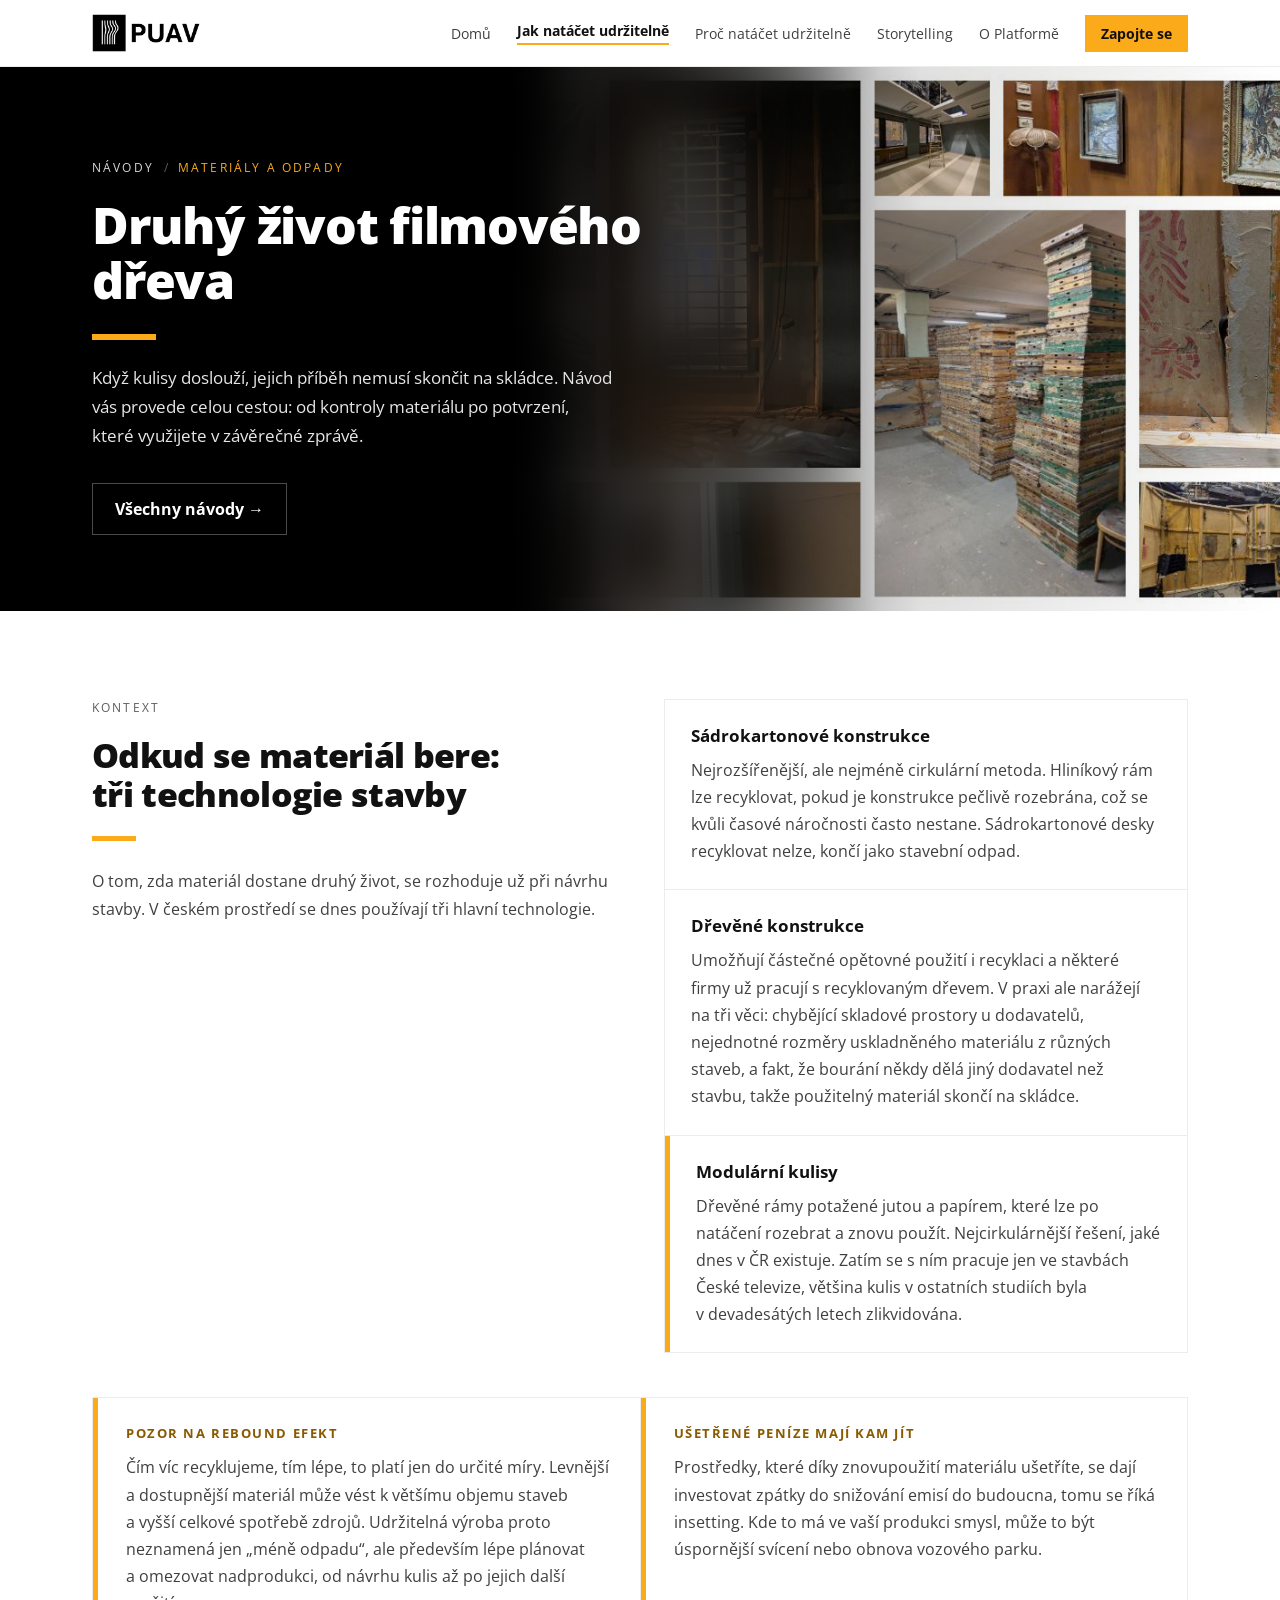
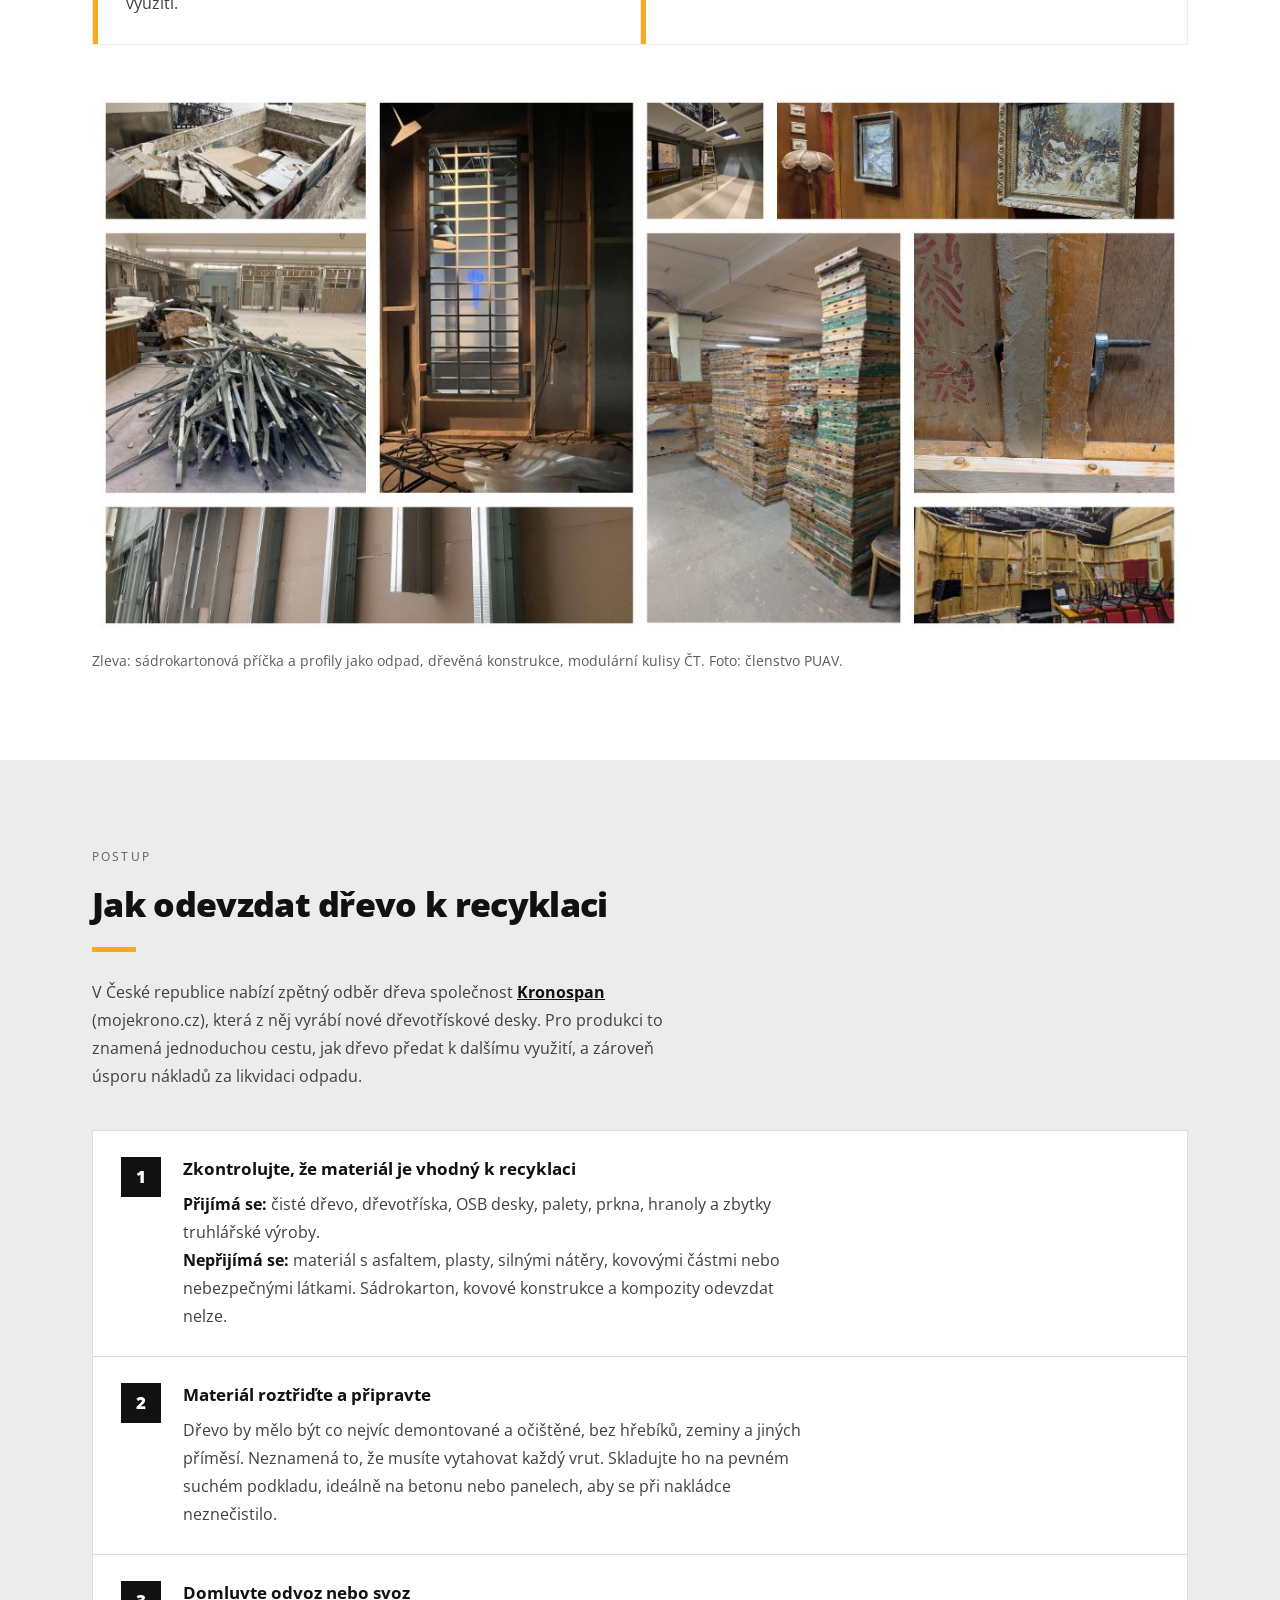
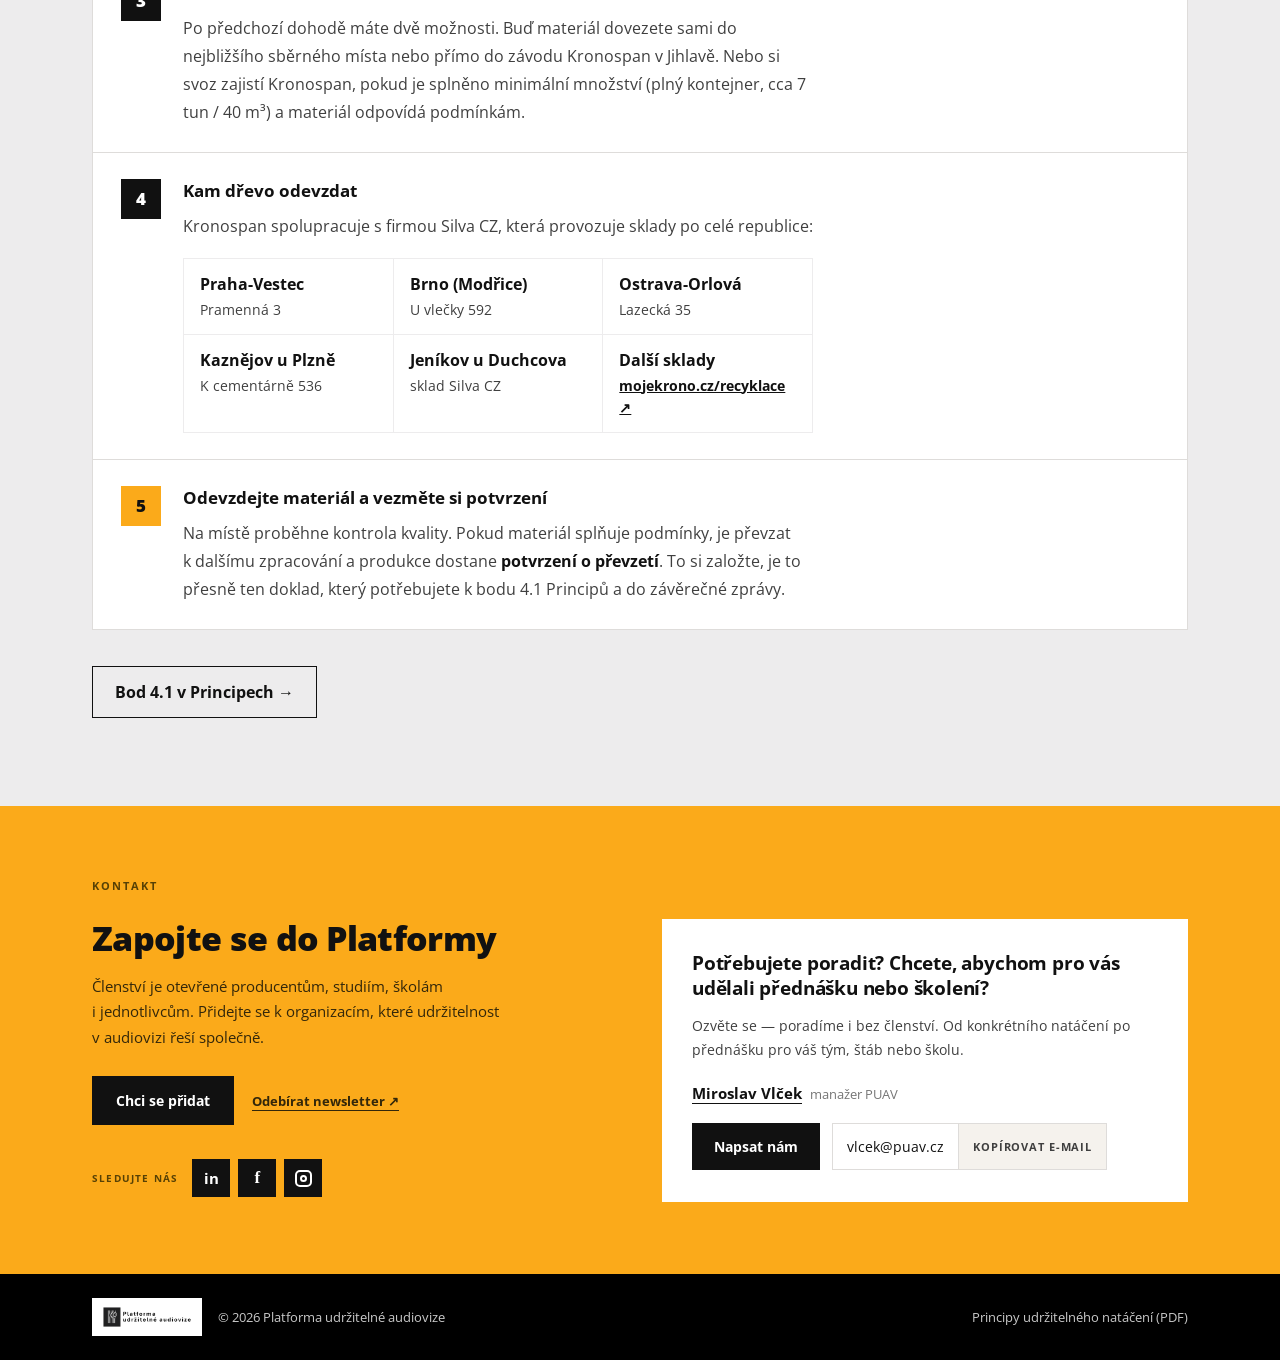
==== docs/druhy-zivot-filmoveho-dreva/index.html @ ecd84ac9 "Finální úpravy: sekce o manažerovi, obrázky k aktualitám, sociální sítě, skrytá galerie - O Platform" ====
<!DOCTYPE html>
<html lang="cs">
<head>
<meta charset="utf-8">
<meta name="viewport" content="width=device-width, initial-scale=1">
<title>Druhý život filmového dřeva - návod na recyklaci kulis | PUAV</title>
<meta name="description" content="Když kulisy doslouží, jejich příběh nemusí skončit na skládce. Návod od kontroly materiálu po potvrzení využitelné v závěrečné zprávě.">
<link rel="canonical" href="https://puav.cz/druhy-zivot-filmoveho-dreva/">
<meta property="og:type" content="website">
<meta property="og:site_name" content="PUAV – Platforma udržitelné audiovize">
<meta property="og:locale" content="cs_CZ">
<meta property="og:title" content="Druhý život filmového dřeva - návod na recyklaci kulis | PUAV">
<meta property="og:description" content="Když kulisy doslouží, jejich příběh nemusí skončit na skládce. Návod od kontroly materiálu po potvrzení využitelné v závěrečné zprávě.">
<meta property="og:url" content="https://puav.cz/druhy-zivot-filmoveho-dreva/">
<meta property="og:image" content="https://puav.cz/assets/img/og-image.jpg">
<meta property="og:image:width" content="1200">
<meta property="og:image:height" content="630">
<meta name="twitter:card" content="summary_large_image">
<link rel="icon" type="image/png" sizes="32x32" href="../assets/img/favicon-32.png">
<link rel="apple-touch-icon" sizes="180x180" href="../assets/img/apple-touch-icon.png">
<link rel="preload" href="../assets/fonts/open-sans-normal-latin-ext.woff2" as="font" type="font/woff2" crossorigin>
<link rel="preload" href="../assets/fonts/open-sans-normal-latin.woff2" as="font" type="font/woff2" crossorigin>
<link rel="stylesheet" href="../assets/css/puav.css">
<script src="../assets/js/puav.js" defer></script>
</head>
<body>
<a href="#main-content" class="skip-link">Přeskočit na hlavní obsah</a>
<div class="page">
<header class="site-header" style="position: sticky; top: 0px; z-index: 50; background: rgb(255, 255, 255); border-bottom: 1px solid rgb(237, 236, 237);">
  <div style="max-width: 1160px; margin: 0px auto; padding: 14px 32px; display: flex; align-items: center; justify-content: space-between; gap: 28px; flex-wrap: wrap;">
    <a href="../" style="display: flex; align-items: center; text-decoration: none; padding-right: 10px;">
      <img width="360" height="127" src="../assets/img/puav-logo.png" alt="PUAV: Platforma udržitelné audiovize" style="height: 38px; width: auto; display: block;">
    </a>
    <nav aria-label="Hlavní navigace" style="display: flex; align-items: center; gap: 26px; flex-wrap: wrap;">
      <a href="../" style="font-size: 14px; text-decoration: none; color: rgb(63, 63, 63);">Domů</a>
      <a href="../jak-natacet-udrzitelne/" style="font-size: 14px; font-weight: 700; text-decoration: none; color: rgb(17, 17, 17); border-bottom: 2px solid rgb(251, 170, 26); padding-bottom: 3px;">Jak natáčet udržitelně</a>
      <a href="../proc-natacet-udrzitelne/" style="font-size: 14px; text-decoration: none; color: rgb(63, 63, 63);">Proč natáčet udržitelně</a>
      <a href="../storytelling/" style="font-size: 14px; text-decoration: none; color: rgb(63, 63, 63);">Storytelling</a>
      <a href="../o-platforme/" style="font-size: 14px; text-decoration: none; color: rgb(63, 63, 63);">O&nbsp;Platformě</a>
      <a href="#kontakt" style="font-size: 14px; font-weight: 700; text-decoration: none; color: rgb(17, 17, 17); background: rgb(251, 170, 26); padding: 9px 16px;">Zapojte se</a>
    </nav>
  </div></header>
<main id="main-content">
<section style="background: rgb(0, 0, 0); color: rgb(255, 255, 255); position: relative; overflow: hidden;">
  <div style="position: absolute; inset: 0px; overflow: hidden;">
    <img width="1200" height="600" src="../assets/img/foto-filmove-drevo.jpg" alt="" aria-hidden="true" style="position: absolute; top: 0px; right: 0px; bottom: 0px; width: 58%; height: 100%; object-fit: cover; object-position: 62% 50%; mask-image: linear-gradient(to right, transparent 0%, rgba(0, 0, 0, 0.5) 22%, rgb(0, 0, 0) 46%);">
    <img width="1200" height="600" src="../assets/img/foto-filmove-drevo.jpg" alt="" aria-hidden="true" style="position: absolute; top: 0px; right: 0px; bottom: 0px; width: 58%; height: 100%; object-fit: cover; object-position: 62% 50%; filter: blur(22px) saturate(0.9); transform: scale(1.08); mask-image: linear-gradient(to right, transparent 0%, rgb(0, 0, 0) 16%, transparent 44%);">
    <div style="position: absolute; inset: 0px; background: linear-gradient(to right, rgb(0, 0, 0) 0%, rgb(0, 0, 0) 34%, rgba(0, 0, 0, 0.72) 48%, rgba(0, 0, 0, 0.12) 72%, rgba(0, 0, 0, 0) 100%);"></div>
  </div>
  <div style="max-width: 1160px; margin: 0px auto; padding: 92px 32px 76px; position: relative; min-height: 420px; display: flex; flex-direction: column; justify-content: center;">
    <div style="display: flex; align-items: center; gap: 10px; flex-wrap: wrap; margin-bottom: 22px;">
      <a href="../jak-natacet-udrzitelne/#navody" style="font-size: 12px; letter-spacing: 0.18em; text-transform: uppercase; color: rgb(217, 217, 217); text-decoration: none;">Návody</a>
      <span style="font-size: 12px; color: rgb(92, 92, 92);">/</span>
      <span style="font-size: 12px; letter-spacing: 0.18em; text-transform: uppercase; color: rgb(251, 170, 26);">Materiály a&nbsp;odpady</span>
    </div>
    <h1 style="font-size: clamp(32px, 4vw, 50px); font-weight: 800; line-height: 1.1; letter-spacing: -0.025em; max-width: 24ch; text-wrap: pretty;">Druhý život filmového dřeva</h1>
    <div style="width: 64px; height: 6px; background: rgb(251, 170, 26); margin: 26px 0px 24px;"></div>
    <p style="font-size: 17px; line-height: 1.7; color: rgb(230, 230, 230); max-width: 52ch;">Když kulisy doslouží, jejich příběh nemusí skončit na skládce. Návod vás provede celou cestou: od kontroly materiálu po potvrzení, které využijete v&nbsp;závěrečné zprávě.</p>
    <div style="display: flex; gap: 12px; flex-wrap: wrap; margin-top: 32px;">
      <a href="../jak-natacet-udrzitelne/#navody" style="font-size: 16px; font-weight: 700; text-decoration: none; color: rgb(255, 255, 255); border: 1px solid rgb(74, 74, 74); padding: 14px 22px;">Všechny návody →</a>
    </div>
  </div></section>
<section style="max-width: 1160px; margin: 0px auto; padding: 88px 32px;">
  <div style="display: grid; grid-template-columns: repeat(auto-fit, minmax(320px, 1fr)); gap: 48px; align-items: start;" class="r5">
    <div>
      <span style="display: block; font-size: 12px; letter-spacing: 0.18em; text-transform: uppercase; color: rgb(92, 92, 92); margin-bottom: 20px;">Kontext</span>
      <h2 style="font-size: clamp(26px, 2.8vw, 34px); font-weight: 800; letter-spacing: -0.02em; line-height: 1.15; max-width: 22ch; text-wrap: pretty;">Odkud se materiál bere: tři technologie stavby</h2>
      <div style="width: 44px; height: 5px; background: rgb(251, 170, 26); margin: 22px 0px 26px;"></div>
      <p style="font-size: 16px; line-height: 1.75; color: rgb(63, 63, 63);">O&nbsp;tom, zda materiál dostane druhý život, se rozhoduje už při návrhu stavby. V&nbsp;českém prostředí se dnes používají tři hlavní technologie.</p>
    </div>
    <div style="display: grid; gap: 1px; background: rgb(237, 236, 237); border: 1px solid rgb(237, 236, 237);">
      <div style="background: rgb(255, 255, 255); padding: 24px 26px;">
        <h3 style="font-size: 17px; font-weight: 700; margin-bottom: 10px;">Sádrokartonové konstrukce</h3>
        <p style="font-size: 16px; line-height: 1.7; color: rgb(63, 63, 63);">Nejrozšířenější, ale nejméně cirkulární metoda. Hliníkový rám lze recyklovat, pokud je konstrukce pečlivě rozebrána, což se kvůli časové náročnosti často nestane. Sádrokartonové desky recyklovat nelze, končí jako stavební odpad.</p>
      </div>
      <div style="background: rgb(255, 255, 255); padding: 24px 26px;">
        <h3 style="font-size: 17px; font-weight: 700; margin-bottom: 10px;">Dřevěné konstrukce</h3>
        <p style="font-size: 16px; line-height: 1.7; color: rgb(63, 63, 63);">Umožňují částečné opětovné použití i&nbsp;recyklaci a&nbsp;některé firmy už pracují s&nbsp;recyklovaným dřevem. V&nbsp;praxi ale narážejí na tři věci: chybějící skladové prostory u&nbsp;dodavatelů, nejednotné rozměry uskladněného materiálu z&nbsp;různých staveb, a&nbsp;fakt, že bourání někdy dělá jiný dodavatel než stavbu, takže použitelný materiál skončí na skládce.</p>
      </div>
      <div style="background: rgb(255, 255, 255); padding: 24px 26px; border-left: 5px solid rgb(251, 170, 26);">
        <h3 style="font-size: 17px; font-weight: 700; margin-bottom: 10px;">Modulární kulisy</h3>
        <p style="font-size: 16px; line-height: 1.7; color: rgb(63, 63, 63);">Dřevěné rámy potažené jutou a&nbsp;papírem, které lze po natáčení rozebrat a&nbsp;znovu použít. Nejcirkulárnější řešení, jaké dnes v&nbsp;ČR existuje. Zatím se s&nbsp;ním pracuje jen ve stavbách České televize, většina kulis v&nbsp;ostatních studiích byla v&nbsp;devadesátých letech zlikvidována.</p>
      </div>
    </div>
  </div>

  <div style="display: grid; grid-template-columns: repeat(auto-fit, minmax(280px, 1fr)); gap: 1px; background: rgb(237, 236, 237); border: 1px solid rgb(237, 236, 237); margin-top: 44px;" class="r5">
    <div style="background: rgb(255, 255, 255); padding: 26px 28px; border-left: 5px solid rgb(251, 170, 26);">
      <h3 style="font-size: 13px; font-weight: 700; letter-spacing: 0.12em; text-transform: uppercase; color: rgb(138, 90, 0); margin-bottom: 12px;">Pozor na rebound efekt</h3>
      <p style="font-size: 16px; line-height: 1.7; color: rgb(63, 63, 63);">Čím víc recyklujeme, tím lépe, to platí jen do určité míry. Levnější a&nbsp;dostupnější materiál může vést k&nbsp;většímu objemu staveb a&nbsp;vyšší celkové spotřebě zdrojů. Udržitelná výroba proto neznamená jen „méně odpadu“, ale především lépe plánovat a&nbsp;omezovat nadprodukci, od návrhu kulis až po jejich další využití.</p>
    </div>
    <div style="background: rgb(255, 255, 255); padding: 26px 28px; border-left: 5px solid rgb(251, 170, 26);">
      <h3 style="font-size: 13px; font-weight: 700; letter-spacing: 0.12em; text-transform: uppercase; color: rgb(138, 90, 0); margin-bottom: 12px;">Ušetřené peníze mají kam jít</h3>
      <p style="font-size: 16px; line-height: 1.7; color: rgb(63, 63, 63);">Prostředky, které díky znovupoužití materiálu ušetříte, se dají investovat zpátky do snižování emisí do budoucna, tomu se říká insetting. Kde to má ve vaší produkci smysl, může to být úspornější svícení nebo obnova vozového parku.</p>
    </div>
  </div>

  <figure style="margin-top: 44px;">
    <img width="1200" height="600" src="../assets/img/foto-filmove-drevo.jpg" alt="Fotografie tří typů staveb: sádrokartonová příčka a profily jako odpad, dřevěná konstrukce, modulární kulisy ČT" style="width: 100%; height: auto; display: block;">
    <figcaption style="font-size: 14px; line-height: 1.7; color: rgb(92, 92, 92); margin-top: 12px;">Zleva: sádrokartonová příčka a&nbsp;profily jako odpad, dřevěná konstrukce, modulární kulisy ČT. Foto: členstvo PUAV.</figcaption>
  </figure></section>
<section style="background: rgb(237, 236, 237);">
  <div style="max-width: 1160px; margin: 0px auto; padding: 88px 32px;">
    <span style="display: block; font-size: 12px; letter-spacing: 0.18em; text-transform: uppercase; color: rgb(92, 92, 92); margin-bottom: 20px;">Postup</span>
    <h2 style="font-size: clamp(26px, 2.8vw, 34px); font-weight: 800; letter-spacing: -0.02em; line-height: 1.15;">Jak odevzdat dřevo k&nbsp;recyklaci</h2>
    <div style="width: 44px; height: 5px; background: rgb(251, 170, 26); margin: 22px 0px 26px;"></div>
    <p style="font-size: 16px; line-height: 1.75; color: rgb(63, 63, 63); max-width: 68ch;">V&nbsp;České republice nabízí zpětný odběr dřeva společnost <a href="https://www.mojekrono.cz/fakt/fakt-2/" target="_blank" rel="noopener" style="font-weight: 700;">Kronospan</a> (mojekrono.cz), která z&nbsp;něj vyrábí nové dřevotřískové desky. Pro produkci to znamená jednoduchou cestu, jak dřevo předat k&nbsp;dalšímu využití, a&nbsp;zároveň úsporu nákladů za likvidaci odpadu.</p>

    <ol style="display: grid; gap: 1px; background: rgb(222, 220, 218); border: 1px solid rgb(222, 220, 218); margin-top: 40px;">
      <li style="background: rgb(255, 255, 255); padding: 26px 28px; display: flex; gap: 22px; align-items: flex-start;">
        <span style="font-size: 17px; font-weight: 800; color: rgb(255, 255, 255); background: rgb(17, 17, 17); width: 40px; height: 40px; display: flex; align-items: center; justify-content: center; flex: 0 0 auto;">1</span>
        <div>
          <h3 style="font-size: 17px; font-weight: 700; margin-bottom: 10px;">Zkontrolujte, že materiál je vhodný k&nbsp;recyklaci</h3>
          <p style="font-size: 16px; line-height: 1.75; color: rgb(63, 63, 63); max-width: 70ch;"><strong style="font-weight: 700; color: rgb(17, 17, 17);">Přijímá se:</strong> čisté dřevo, dřevotříska, OSB desky, palety, prkna, hranoly a&nbsp;zbytky truhlářské výroby.<br><strong style="font-weight: 700; color: rgb(17, 17, 17);">Nepřijímá se:</strong> materiál s&nbsp;asfaltem, plasty, silnými nátěry, kovovými částmi nebo nebezpečnými látkami. Sádrokarton, kovové konstrukce a&nbsp;kompozity odevzdat nelze.</p>
        </div>
      </li>
      <li style="background: rgb(255, 255, 255); padding: 26px 28px; display: flex; gap: 22px; align-items: flex-start;">
        <span style="font-size: 17px; font-weight: 800; color: rgb(255, 255, 255); background: rgb(17, 17, 17); width: 40px; height: 40px; display: flex; align-items: center; justify-content: center; flex: 0 0 auto;">2</span>
        <div>
          <h3 style="font-size: 17px; font-weight: 700; margin-bottom: 10px;">Materiál roztřiďte a&nbsp;připravte</h3>
          <p style="font-size: 16px; line-height: 1.75; color: rgb(63, 63, 63); max-width: 70ch;">Dřevo by mělo být co nejvíc demontované a&nbsp;očištěné, bez hřebíků, zeminy a&nbsp;jiných příměsí. Neznamená to, že musíte vytahovat každý vrut. Skladujte ho na pevném suchém podkladu, ideálně na betonu nebo panelech, aby se při nakládce neznečistilo.</p>
        </div>
      </li>
      <li style="background: rgb(255, 255, 255); padding: 26px 28px; display: flex; gap: 22px; align-items: flex-start;">
        <span style="font-size: 17px; font-weight: 800; color: rgb(255, 255, 255); background: rgb(17, 17, 17); width: 40px; height: 40px; display: flex; align-items: center; justify-content: center; flex: 0 0 auto;">3</span>
        <div>
          <h3 style="font-size: 17px; font-weight: 700; margin-bottom: 10px;">Domluvte odvoz nebo svoz</h3>
          <p style="font-size: 16px; line-height: 1.75; color: rgb(63, 63, 63); max-width: 70ch;">Po předchozí dohodě máte dvě možnosti. Buď materiál dovezete sami do nejbližšího sběrného místa nebo přímo do závodu Kronospan v&nbsp;Jihlavě. Nebo si svoz zajistí Kronospan, pokud je splněno minimální množství (plný kontejner, cca 7 tun / 40 m³) a&nbsp;materiál odpovídá podmínkám.</p>
        </div>
      </li>
      <li style="background: rgb(255, 255, 255); padding: 26px 28px; display: flex; gap: 22px; align-items: flex-start;">
        <span style="font-size: 17px; font-weight: 800; color: rgb(255, 255, 255); background: rgb(17, 17, 17); width: 40px; height: 40px; display: flex; align-items: center; justify-content: center; flex: 0 0 auto;">4</span>
        <div>
          <h3 style="font-size: 17px; font-weight: 700; margin-bottom: 10px;">Kam dřevo odevzdat</h3>
          <p style="font-size: 16px; line-height: 1.75; color: rgb(63, 63, 63); margin-bottom: 18px;">Kronospan spolupracuje s&nbsp;firmou Silva CZ, která provozuje sklady po celé republice:</p>
          <div style="display: grid; grid-template-columns: repeat(auto-fit, minmax(190px, 1fr)); gap: 1px; background: rgb(237, 236, 237); border: 1px solid rgb(237, 236, 237);" class="r5">
            <div style="background: rgb(255, 255, 255); padding: 14px 16px;"><strong style="font-size: 16px; font-weight: 700; display: block; margin-bottom: 3px;">Praha-Vestec</strong><span style="font-size: 14px; color: rgb(63, 63, 63);">Pramenná 3</span></div>
            <div style="background: rgb(255, 255, 255); padding: 14px 16px;"><strong style="font-size: 16px; font-weight: 700; display: block; margin-bottom: 3px;">Brno (Modřice)</strong><span style="font-size: 14px; color: rgb(63, 63, 63);">U&nbsp;vlečky 592</span></div>
            <div style="background: rgb(255, 255, 255); padding: 14px 16px;"><strong style="font-size: 16px; font-weight: 700; display: block; margin-bottom: 3px;">Ostrava-Orlová</strong><span style="font-size: 14px; color: rgb(63, 63, 63);">Lazecká 35</span></div>
            <div style="background: rgb(255, 255, 255); padding: 14px 16px;"><strong style="font-size: 16px; font-weight: 700; display: block; margin-bottom: 3px;">Kaznějov u&nbsp;Plzně</strong><span style="font-size: 14px; color: rgb(63, 63, 63);">K&nbsp;cementárně 536</span></div>
            <div style="background: rgb(255, 255, 255); padding: 14px 16px;"><strong style="font-size: 16px; font-weight: 700; display: block; margin-bottom: 3px;">Jeníkov u&nbsp;Duchcova</strong><span style="font-size: 14px; color: rgb(63, 63, 63);">sklad Silva CZ</span></div>
            <div style="background: rgb(255, 255, 255); padding: 14px 16px;"><strong style="font-size: 16px; font-weight: 700; display: block; margin-bottom: 3px;">Další sklady</strong><a href="https://www.mojekrono.cz/recyklace" target="_blank" rel="noopener" style="font-size: 14px; font-weight: 700;">mojekrono.cz/recyklace ↗</a></div>
          </div>
        </div>
      </li>
      <li style="background: rgb(255, 255, 255); padding: 26px 28px; display: flex; gap: 22px; align-items: flex-start;">
        <span style="font-size: 17px; font-weight: 800; color: rgb(17, 17, 17); background: rgb(251, 170, 26); width: 40px; height: 40px; display: flex; align-items: center; justify-content: center; flex: 0 0 auto;">5</span>
        <div>
          <h3 style="font-size: 17px; font-weight: 700; margin-bottom: 10px;">Odevzdejte materiál a&nbsp;vezměte si potvrzení</h3>
          <p style="font-size: 16px; line-height: 1.75; color: rgb(63, 63, 63); max-width: 70ch;">Na místě proběhne kontrola kvality. Pokud materiál splňuje podmínky, je převzat k&nbsp;dalšímu zpracování a&nbsp;produkce dostane <strong style="font-weight: 700; color: rgb(17, 17, 17);">potvrzení o&nbsp;převzetí</strong>. To si založte, je to přesně ten doklad, který potřebujete k&nbsp;bodu 4.1 Principů a&nbsp;do závěrečné zprávy.</p>
        </div>
      </li>
    </ol>

    <div style="display: flex; align-items: center; gap: 18px; flex-wrap: wrap; margin-top: 36px;">
      <a href="../jak-natacet-udrzitelne/#principy" style="font-size: 16px; font-weight: 700; text-decoration: none; color: rgb(17, 17, 17); border: 1px solid rgb(17, 17, 17); padding: 14px 22px;">Bod 4.1 v&nbsp;Principech →</a>
    </div>
  </div></section>
<section id="kontakt" style="background: rgb(251, 170, 26); color: rgb(17, 17, 17);">
  <div style="max-width: 1160px; margin: 0px auto; padding: 72px 32px;">
    <span style="display: block; font-size: 11px; font-weight: 700; letter-spacing: 0.18em; text-transform: uppercase; color: rgb(87, 65, 5); margin-bottom: 26px;">Kontakt</span>
    <div style="display: grid; grid-template-columns: repeat(auto-fit, minmax(320px, 1fr)); gap: 44px; align-items: start;" class="r5">

      <div>
        <h2 style="font-size: clamp(26px, 2.8vw, 34px); font-weight: 800; letter-spacing: -0.02em; line-height: 1.15; text-wrap: pretty;">Zapojte se do Platformy</h2>
        <p style="font-size: 15px; line-height: 1.7; color: rgb(51, 39, 10); max-width: 46ch; margin-top: 16px;">Členství je otevřené producentům, studiím, školám i&nbsp;jednotlivcům. Přidejte se k&nbsp;organizacím, které udržitelnost v&nbsp;audiovizi řeší společně.</p>
        <div style="display: flex; align-items: center; gap: 18px; flex-wrap: wrap; margin-top: 26px;">
          <button type="button" data-contact="Členství v PUAV" aria-haspopup="dialog" class="hv-bg-dark" style="font-family: inherit; font-size: 14px; font-weight: 700; color: rgb(255, 255, 255); background: rgb(17, 17, 17); border-width: medium; border-style: none; border-color: currentcolor; border-image: none; padding: 15px 24px; cursor: pointer;">Chci se přidat</button>
          <a href="https://puav.substack.com/" target="_blank" rel="noopener" class="hv-text-black" style="font-size: 13px; font-weight: 700; color: rgb(51, 39, 10); text-decoration: underline; text-underline-offset: 4px;">Odebírat newsletter ↗</a>
        </div>
        <div style="display: flex; align-items: center; gap: 14px; flex-wrap: wrap; margin-top: 34px;">
          <span style="font-size: 10px; font-weight: 700; letter-spacing: 0.12em; text-transform: uppercase; color: rgb(87, 65, 5);">Sledujte nás</span>
          <div style="display: flex; gap: 8px;">
            <a href="https://www.linkedin.com/company/puavcz" target="_blank" rel="noopener" aria-label="LinkedIn" title="LinkedIn" class="hv-social" style="width: 38px; height: 38px; background: rgb(17, 17, 17); color: rgb(255, 255, 255); display: flex; align-items: center; justify-content: center; text-decoration: none; font-size: 15px; font-weight: 700; letter-spacing: -0.01em;">in</a>
            <a href="https://www.facebook.com/puav.cz" target="_blank" rel="noopener" aria-label="Facebook" title="Facebook" class="hv-social" style="width: 38px; height: 38px; background: rgb(17, 17, 17); color: rgb(255, 255, 255); display: flex; align-items: center; justify-content: center; text-decoration: none; font-size: 17px; font-weight: 700; font-family: Georgia, &quot;Times New Roman&quot;, serif;">f</a>
            <a href="https://www.instagram.com/puav.cz/" target="_blank" rel="noopener" aria-label="Instagram" title="Instagram" class="hv-social" style="width: 38px; height: 38px; background: rgb(17, 17, 17); color: rgb(255, 255, 255); display: flex; align-items: center; justify-content: center; text-decoration: none;"><span style="width: 17px; height: 17px; border: 2px solid; border-radius: 5px; display: flex; align-items: center; justify-content: center;"><span style="width: 7px; height: 7px; border: 2px solid; border-radius: 50%;"></span></span></a>
          </div>
        </div>
      </div>

      <div style="background: rgb(255, 255, 255); padding: 32px 30px;">
        <h3 style="font-size: 19px; font-weight: 700; line-height: 1.35; letter-spacing: -0.01em; text-wrap: pretty;">Potřebujete poradit? Chcete, abychom pro vás udělali přednášku nebo školení?</h3>
        <p style="font-size: 14px; line-height: 1.7; color: rgb(63, 63, 63); margin-top: 12px;">Ozvěte se — poradíme i&nbsp;bez členství. Od konkrétního natáčení po přednášku pro váš tým, štáb nebo školu.</p>
        <div style="display: flex; align-items: baseline; gap: 8px; flex-wrap: wrap; margin-top: 22px;">
          <a href="../o-platforme/#manazer" style="font-size: 15px; font-weight: 700; color: rgb(17, 17, 17); text-decoration: underline; text-decoration-thickness: 1px; text-underline-offset: 4px;">Miroslav Vlček</a>
          <span style="font-size: 13px; color: rgb(118, 118, 118);">manažer PUAV</span>
        </div>
        <div style="display: flex; align-items: center; gap: 12px; flex-wrap: wrap; margin-top: 20px;">
          <button type="button" data-contact="Konzultace, přednáška nebo školení" aria-haspopup="dialog" class="hv-bg-dark" style="font-family: inherit; font-size: 14px; font-weight: 700; color: rgb(255, 255, 255); background: rgb(17, 17, 17); border-width: medium; border-style: none; border-color: currentcolor; border-image: none; padding: 14px 22px; cursor: pointer;">Napsat nám</button>
          <div style="display: flex; align-items: stretch; border: 1px solid rgb(222, 220, 218);">
            <a href="mailto:vlcek@puav.cz" class="hv-chip" style="font-size: 14px; text-decoration: none; padding: 13px 14px; display: flex; align-items: center;">vlcek@puav.cz</a>
            <button type="button" data-copy-mail title="Zkopírovat e-mail" class="hv-yellow" style="font-family: inherit; font-size: 11px; font-weight: 700; letter-spacing: 0.08em; text-transform: uppercase; color: rgb(63, 63, 63); background: rgb(245, 242, 237); border-width: medium medium medium 1px; border-style: none none none solid; border-color: currentcolor currentcolor currentcolor rgb(222, 220, 218); border-image: none; padding: 0px 14px; cursor: pointer; white-space: nowrap;"><span data-copy-label>Kopírovat e-mail</span></button>
          </div>
        </div>
      </div>

    </div>
  </div></section>
</main>
<footer style="background: rgb(0, 0, 0); color: rgb(255, 255, 255);">
  <div style="max-width: 1160px; margin: 0px auto; padding: 24px 32px; display: flex; align-items: center; justify-content: space-between; gap: 18px; flex-wrap: wrap;">
    <div style="display: flex; align-items: center; gap: 16px; flex-wrap: wrap;">
      <div style="background: rgb(255, 255, 255); padding: 9px 11px;">
        <img loading="lazy" decoding="async" width="300" height="68" src="../assets/img/puav-logo-paticka.png" alt="PUAV: Platforma udržitelné audiovize" style="height: 20px; width: auto; display: block;">
      </div>
      <span style="font-size: 13px; color: rgb(201, 201, 201);">© 2026 Platforma udržitelné audiovize</span>
    </div>
    <a href="../ke-stazeni/principy-udrzitelneho-nataceni-cz.pdf" download="Principy udrzitelneho nataceni CZ.pdf" style="font-size: 13px; color: rgb(201, 201, 201); text-decoration: none;">Principy udržitelného natáčení (PDF)</a>
  </div></footer>
</div>
<dialog id="kontakt-dialog" class="contact-dialog" aria-labelledby="kontakt-dialog-title">
  <div style="padding: 34px 32px;">
    <div data-state="form">
      <div style="display: flex; align-items: flex-start; justify-content: space-between; gap: 16px;">
        <div>
          <span style="display: block; font-size: 10px; font-weight: 700; letter-spacing: 0.14em; text-transform: uppercase; color: #767676; margin-bottom: 8px;">Kontaktní formulář</span>
          <h2 id="kontakt-dialog-title" style="font-size: 22px; font-weight: 800; letter-spacing: -0.01em;">Napište nám</h2>
        </div>
        <button type="button" data-close aria-label="Zavřít" class="hv-text-black" style="font-family: inherit; font-size: 18px; line-height: 1; color: #767676; background: none; border: none; padding: 4px; cursor: pointer;">✕</button>
      </div>
      <form id="kontakt-form" style="display: grid; gap: 16px; margin-top: 24px;">
        <label style="display: grid; gap: 7px;">
          <span style="font-size: 10px; font-weight: 700; letter-spacing: 0.12em; text-transform: uppercase; color: #767676;">Téma</span>
          <select name="topic" style="font-family: inherit; font-size: 14px; padding: 11px 12px; border: 1px solid #dedcda; background: #ffffff; color: #111111; width: 100%;">
            <option value="Členství v PUAV">Členství v PUAV</option>
            <option value="Konzultace, přednáška nebo školení">Konzultace, přednáška nebo školení</option>
            <option value="Poradit s konkrétním natáčením">Poradit s konkrétním natáčením</option>
            <option value="Něco jiného">Něco jiného</option>
          </select>
        </label>
        <div style="display: grid; grid-template-columns: repeat(auto-fit, minmax(200px, 1fr)); gap: 16px;">
          <label style="display: grid; gap: 7px;">
            <span style="font-size: 10px; font-weight: 700; letter-spacing: 0.12em; text-transform: uppercase; color: #767676;">Jméno a příjmení</span>
            <input type="text" name="name" required autocomplete="name" placeholder="Jana Nováková" class="fx-field" style="font-family: inherit; font-size: 14px; padding: 11px 12px; border: 1px solid #dedcda; background: #ffffff; color: #111111; width: 100%;">
          </label>
          <label style="display: grid; gap: 7px;">
            <span style="font-size: 10px; font-weight: 700; letter-spacing: 0.12em; text-transform: uppercase; color: #767676;">E-mail</span>
            <input type="email" name="email" required autocomplete="email" placeholder="jana@studio.cz" class="fx-field" style="font-family: inherit; font-size: 14px; padding: 11px 12px; border: 1px solid #dedcda; background: #ffffff; color: #111111; width: 100%;">
          </label>
        </div>
        <label style="display: grid; gap: 7px;">
          <span style="font-size: 10px; font-weight: 700; letter-spacing: 0.12em; text-transform: uppercase; color: #767676;">Organizace nebo projekt</span>
          <input type="text" name="org" autocomplete="organization" placeholder="Nepovinné" class="fx-field" style="font-family: inherit; font-size: 14px; padding: 11px 12px; border: 1px solid #dedcda; background: #ffffff; color: #111111; width: 100%;">
        </label>
        <label style="display: grid; gap: 7px;">
          <span style="font-size: 10px; font-weight: 700; letter-spacing: 0.12em; text-transform: uppercase; color: #767676;">Zpráva</span>
          <textarea name="msg" rows="4" placeholder="Co potřebujete? Kdy a kde?" class="fx-field" style="font-family: inherit; font-size: 14px; line-height: 1.6; padding: 11px 12px; border: 1px solid #dedcda; background: #ffffff; color: #111111; width: 100%; resize: vertical;"></textarea>
        </label>
        <div style="display: flex; align-items: center; gap: 16px; flex-wrap: wrap; margin-top: 4px;">
          <button type="submit" class="hv-invert" style="font-family: inherit; font-size: 14px; font-weight: 700; color: #111111; background: #fbaa1a; border: none; padding: 15px 26px; cursor: pointer;">Odeslat</button>
          <span style="font-size: 12px; line-height: 1.6; color: #767676;">Formulář odejde jako e-mail na vlcek@puav.cz.</span>
        </div>
      </form>
    </div>
    <div data-state="sent" hidden>
      <span style="display: block; font-size: 10px; font-weight: 700; letter-spacing: 0.14em; text-transform: uppercase; color: #767676; margin-bottom: 8px;">Kontaktní formulář</span>
      <h2 style="font-size: 22px; font-weight: 800; letter-spacing: -0.01em;">Děkujeme</h2>
      <div style="width: 44px; height: 5px; background: #fbaa1a; margin: 18px 0 18px;"></div>
      <p data-sent-text style="font-size: 14px; line-height: 1.7; color: #3f3f3f;"></p>
      <div style="display: flex; align-items: center; gap: 12px; flex-wrap: wrap; margin-top: 24px;">
        <button type="button" data-close class="hv-bg-dark" style="font-family: inherit; font-size: 14px; font-weight: 700; color: #ffffff; background: #111111; border: none; padding: 14px 22px; cursor: pointer;">Zavřít</button>
        <button type="button" data-copy-mail class="hv-bg-yellow" style="font-family: inherit; font-size: 14px; font-weight: 700; color: #111111; background: none; border: 1px solid #111111; padding: 14px 22px; cursor: pointer;"><span data-copy-label>Kopírovat e-mail</span></button>
      </div>
    </div>
  </div>
</dialog>

</body>
</html>
---- docs/assets/css/puav.css ----
/* PUAV – styly webu. Většina vzhledu je přímo v atributech style jednotlivých prvků. */

/* ---------- Písmo Open Sans (uloženo lokálně, bez Google Fonts) ---------- */
/* cyrillic-ext */
@font-face {
  font-family: 'Open Sans';
  font-style: italic;
  font-weight: 400;
  font-stretch: 100%;
  font-display: swap;
  src: url("../fonts/open-sans-italic-cyrillic-ext.woff2") format('woff2');
  unicode-range: U+0460-052F, U+1C80-1C8A, U+20B4, U+2DE0-2DFF, U+A640-A69F, U+FE2E-FE2F;
}
/* cyrillic */
@font-face {
  font-family: 'Open Sans';
  font-style: italic;
  font-weight: 400;
  font-stretch: 100%;
  font-display: swap;
  src: url("../fonts/open-sans-italic-cyrillic.woff2") format('woff2');
  unicode-range: U+0301, U+0400-045F, U+0490-0491, U+04B0-04B1, U+2116;
}
/* greek-ext */
@font-face {
  font-family: 'Open Sans';
  font-style: italic;
  font-weight: 400;
  font-stretch: 100%;
  font-display: swap;
  src: url("../fonts/open-sans-italic-greek-ext.woff2") format('woff2');
  unicode-range: U+1F00-1FFF;
}
/* greek */
@font-face {
  font-family: 'Open Sans';
  font-style: italic;
  font-weight: 400;
  font-stretch: 100%;
  font-display: swap;
  src: url("../fonts/open-sans-italic-greek.woff2") format('woff2');
  unicode-range: U+0370-0377, U+037A-037F, U+0384-038A, U+038C, U+038E-03A1, U+03A3-03FF;
}
/* hebrew */
@font-face {
  font-family: 'Open Sans';
  font-style: italic;
  font-weight: 400;
  font-stretch: 100%;
  font-display: swap;
  src: url("../fonts/open-sans-italic-hebrew.woff2") format('woff2');
  unicode-range: U+0307-0308, U+0590-05FF, U+200C-2010, U+20AA, U+25CC, U+FB1D-FB4F;
}
/* math */
@font-face {
  font-family: 'Open Sans';
  font-style: italic;
  font-weight: 400;
  font-stretch: 100%;
  font-display: swap;
  src: url("../fonts/open-sans-italic-math.woff2") format('woff2');
  unicode-range: U+0302-0303, U+0305, U+0307-0308, U+0310, U+0312, U+0315, U+031A, U+0326-0327, U+032C, U+032F-0330, U+0332-0333, U+0338, U+033A, U+0346, U+034D, U+0391-03A1, U+03A3-03A9, U+03B1-03C9, U+03D1, U+03D5-03D6, U+03F0-03F1, U+03F4-03F5, U+2016-2017, U+2034-2038, U+203C, U+2040, U+2043, U+2047, U+2050, U+2057, U+205F, U+2070-2071, U+2074-208E, U+2090-209C, U+20D0-20DC, U+20E1, U+20E5-20EF, U+2100-2112, U+2114-2115, U+2117-2121, U+2123-214F, U+2190, U+2192, U+2194-21AE, U+21B0-21E5, U+21F1-21F2, U+21F4-2211, U+2213-2214, U+2216-22FF, U+2308-230B, U+2310, U+2319, U+231C-2321, U+2336-237A, U+237C, U+2395, U+239B-23B7, U+23D0, U+23DC-23E1, U+2474-2475, U+25AF, U+25B3, U+25B7, U+25BD, U+25C1, U+25CA, U+25CC, U+25FB, U+266D-266F, U+27C0-27FF, U+2900-2AFF, U+2B0E-2B11, U+2B30-2B4C, U+2BFE, U+3030, U+FF5B, U+FF5D, U+1D400-1D7FF, U+1EE00-1EEFF;
}
/* symbols */
@font-face {
  font-family: 'Open Sans';
  font-style: italic;
  font-weight: 400;
  font-stretch: 100%;
  font-display: swap;
  src: url("../fonts/open-sans-italic-symbols.woff2") format('woff2');
  unicode-range: U+0001-000C, U+000E-001F, U+007F-009F, U+20DD-20E0, U+20E2-20E4, U+2150-218F, U+2190, U+2192, U+2194-2199, U+21AF, U+21E6-21F0, U+21F3, U+2218-2219, U+2299, U+22C4-22C6, U+2300-243F, U+2440-244A, U+2460-24FF, U+25A0-27BF, U+2800-28FF, U+2921-2922, U+2981, U+29BF, U+29EB, U+2B00-2BFF, U+4DC0-4DFF, U+FFF9-FFFB, U+10140-1018E, U+10190-1019C, U+101A0, U+101D0-101FD, U+102E0-102FB, U+10E60-10E7E, U+1D2C0-1D2D3, U+1D2E0-1D37F, U+1F000-1F0FF, U+1F100-1F1AD, U+1F1E6-1F1FF, U+1F30D-1F30F, U+1F315, U+1F31C, U+1F31E, U+1F320-1F32C, U+1F336, U+1F378, U+1F37D, U+1F382, U+1F393-1F39F, U+1F3A7-1F3A8, U+1F3AC-1F3AF, U+1F3C2, U+1F3C4-1F3C6, U+1F3CA-1F3CE, U+1F3D4-1F3E0, U+1F3ED, U+1F3F1-1F3F3, U+1F3F5-1F3F7, U+1F408, U+1F415, U+1F41F, U+1F426, U+1F43F, U+1F441-1F442, U+1F444, U+1F446-1F449, U+1F44C-1F44E, U+1F453, U+1F46A, U+1F47D, U+1F4A3, U+1F4B0, U+1F4B3, U+1F4B9, U+1F4BB, U+1F4BF, U+1F4C8-1F4CB, U+1F4D6, U+1F4DA, U+1F4DF, U+1F4E3-1F4E6, U+1F4EA-1F4ED, U+1F4F7, U+1F4F9-1F4FB, U+1F4FD-1F4FE, U+1F503, U+1F507-1F50B, U+1F50D, U+1F512-1F513, U+1F53E-1F54A, U+1F54F-1F5FA, U+1F610, U+1F650-1F67F, U+1F687, U+1F68D, U+1F691, U+1F694, U+1F698, U+1F6AD, U+1F6B2, U+1F6B9-1F6BA, U+1F6BC, U+1F6C6-1F6CF, U+1F6D3-1F6D7, U+1F6E0-1F6EA, U+1F6F0-1F6F3, U+1F6F7-1F6FC, U+1F700-1F7FF, U+1F800-1F80B, U+1F810-1F847, U+1F850-1F859, U+1F860-1F887, U+1F890-1F8AD, U+1F8B0-1F8BB, U+1F8C0-1F8C1, U+1F900-1F90B, U+1F93B, U+1F946, U+1F984, U+1F996, U+1F9E9, U+1FA00-1FA6F, U+1FA70-1FA7C, U+1FA80-1FA89, U+1FA8F-1FAC6, U+1FACE-1FADC, U+1FADF-1FAE9, U+1FAF0-1FAF8, U+1FB00-1FBFF;
}
/* vietnamese */
@font-face {
  font-family: 'Open Sans';
  font-style: italic;
  font-weight: 400;
  font-stretch: 100%;
  font-display: swap;
  src: url("../fonts/open-sans-italic-vietnamese.woff2") format('woff2');
  unicode-range: U+0102-0103, U+0110-0111, U+0128-0129, U+0168-0169, U+01A0-01A1, U+01AF-01B0, U+0300-0301, U+0303-0304, U+0308-0309, U+0323, U+0329, U+1EA0-1EF9, U+20AB;
}
/* latin-ext */
@font-face {
  font-family: 'Open Sans';
  font-style: italic;
  font-weight: 400;
  font-stretch: 100%;
  font-display: swap;
  src: url("../fonts/open-sans-italic-latin-ext.woff2") format('woff2');
  unicode-range: U+0100-02BA, U+02BD-02C5, U+02C7-02CC, U+02CE-02D7, U+02DD-02FF, U+0304, U+0308, U+0329, U+1D00-1DBF, U+1E00-1E9F, U+1EF2-1EFF, U+2020, U+20A0-20AB, U+20AD-20C0, U+2113, U+2C60-2C7F, U+A720-A7FF;
}
/* latin */
@font-face {
  font-family: 'Open Sans';
  font-style: italic;
  font-weight: 400;
  font-stretch: 100%;
  font-display: swap;
  src: url("../fonts/open-sans-italic-latin.woff2") format('woff2');
  unicode-range: U+0000-00FF, U+0131, U+0152-0153, U+02BB-02BC, U+02C6, U+02DA, U+02DC, U+0304, U+0308, U+0329, U+2000-206F, U+20AC, U+2122, U+2191, U+2193, U+2212, U+2215, U+FEFF, U+FFFD;
}
/* cyrillic-ext */
@font-face {
  font-family: 'Open Sans';
  font-style: normal;
  font-weight: 300 800;
  font-stretch: 100%;
  font-display: swap;
  src: url("../fonts/open-sans-normal-cyrillic-ext.woff2") format('woff2');
  unicode-range: U+0460-052F, U+1C80-1C8A, U+20B4, U+2DE0-2DFF, U+A640-A69F, U+FE2E-FE2F;
}
/* cyrillic */
@font-face {
  font-family: 'Open Sans';
  font-style: normal;
  font-weight: 300 800;
  font-stretch: 100%;
  font-display: swap;
  src: url("../fonts/open-sans-normal-cyrillic.woff2") format('woff2');
  unicode-range: U+0301, U+0400-045F, U+0490-0491, U+04B0-04B1, U+2116;
}
/* greek-ext */
@font-face {
  font-family: 'Open Sans';
  font-style: normal;
  font-weight: 300 800;
  font-stretch: 100%;
  font-display: swap;
  src: url("../fonts/open-sans-normal-greek-ext.woff2") format('woff2');
  unicode-range: U+1F00-1FFF;
}
/* greek */
@font-face {
  font-family: 'Open Sans';
  font-style: normal;
  font-weight: 300 800;
  font-stretch: 100%;
  font-display: swap;
  src: url("../fonts/open-sans-normal-greek.woff2") format('woff2');
  unicode-range: U+0370-0377, U+037A-037F, U+0384-038A, U+038C, U+038E-03A1, U+03A3-03FF;
}
/* hebrew */
@font-face {
  font-family: 'Open Sans';
  font-style: normal;
  font-weight: 300 800;
  font-stretch: 100%;
  font-display: swap;
  src: url("../fonts/open-sans-normal-hebrew.woff2") format('woff2');
  unicode-range: U+0307-0308, U+0590-05FF, U+200C-2010, U+20AA, U+25CC, U+FB1D-FB4F;
}
/* math */
@font-face {
  font-family: 'Open Sans';
  font-style: normal;
  font-weight: 300 800;
  font-stretch: 100%;
  font-display: swap;
  src: url("../fonts/open-sans-normal-math.woff2") format('woff2');
  unicode-range: U+0302-0303, U+0305, U+0307-0308, U+0310, U+0312, U+0315, U+031A, U+0326-0327, U+032C, U+032F-0330, U+0332-0333, U+0338, U+033A, U+0346, U+034D, U+0391-03A1, U+03A3-03A9, U+03B1-03C9, U+03D1, U+03D5-03D6, U+03F0-03F1, U+03F4-03F5, U+2016-2017, U+2034-2038, U+203C, U+2040, U+2043, U+2047, U+2050, U+2057, U+205F, U+2070-2071, U+2074-208E, U+2090-209C, U+20D0-20DC, U+20E1, U+20E5-20EF, U+2100-2112, U+2114-2115, U+2117-2121, U+2123-214F, U+2190, U+2192, U+2194-21AE, U+21B0-21E5, U+21F1-21F2, U+21F4-2211, U+2213-2214, U+2216-22FF, U+2308-230B, U+2310, U+2319, U+231C-2321, U+2336-237A, U+237C, U+2395, U+239B-23B7, U+23D0, U+23DC-23E1, U+2474-2475, U+25AF, U+25B3, U+25B7, U+25BD, U+25C1, U+25CA, U+25CC, U+25FB, U+266D-266F, U+27C0-27FF, U+2900-2AFF, U+2B0E-2B11, U+2B30-2B4C, U+2BFE, U+3030, U+FF5B, U+FF5D, U+1D400-1D7FF, U+1EE00-1EEFF;
}
/* symbols */
@font-face {
  font-family: 'Open Sans';
  font-style: normal;
  font-weight: 300 800;
  font-stretch: 100%;
  font-display: swap;
  src: url("../fonts/open-sans-normal-symbols.woff2") format('woff2');
  unicode-range: U+0001-000C, U+000E-001F, U+007F-009F, U+20DD-20E0, U+20E2-20E4, U+2150-218F, U+2190, U+2192, U+2194-2199, U+21AF, U+21E6-21F0, U+21F3, U+2218-2219, U+2299, U+22C4-22C6, U+2300-243F, U+2440-244A, U+2460-24FF, U+25A0-27BF, U+2800-28FF, U+2921-2922, U+2981, U+29BF, U+29EB, U+2B00-2BFF, U+4DC0-4DFF, U+FFF9-FFFB, U+10140-1018E, U+10190-1019C, U+101A0, U+101D0-101FD, U+102E0-102FB, U+10E60-10E7E, U+1D2C0-1D2D3, U+1D2E0-1D37F, U+1F000-1F0FF, U+1F100-1F1AD, U+1F1E6-1F1FF, U+1F30D-1F30F, U+1F315, U+1F31C, U+1F31E, U+1F320-1F32C, U+1F336, U+1F378, U+1F37D, U+1F382, U+1F393-1F39F, U+1F3A7-1F3A8, U+1F3AC-1F3AF, U+1F3C2, U+1F3C4-1F3C6, U+1F3CA-1F3CE, U+1F3D4-1F3E0, U+1F3ED, U+1F3F1-1F3F3, U+1F3F5-1F3F7, U+1F408, U+1F415, U+1F41F, U+1F426, U+1F43F, U+1F441-1F442, U+1F444, U+1F446-1F449, U+1F44C-1F44E, U+1F453, U+1F46A, U+1F47D, U+1F4A3, U+1F4B0, U+1F4B3, U+1F4B9, U+1F4BB, U+1F4BF, U+1F4C8-1F4CB, U+1F4D6, U+1F4DA, U+1F4DF, U+1F4E3-1F4E6, U+1F4EA-1F4ED, U+1F4F7, U+1F4F9-1F4FB, U+1F4FD-1F4FE, U+1F503, U+1F507-1F50B, U+1F50D, U+1F512-1F513, U+1F53E-1F54A, U+1F54F-1F5FA, U+1F610, U+1F650-1F67F, U+1F687, U+1F68D, U+1F691, U+1F694, U+1F698, U+1F6AD, U+1F6B2, U+1F6B9-1F6BA, U+1F6BC, U+1F6C6-1F6CF, U+1F6D3-1F6D7, U+1F6E0-1F6EA, U+1F6F0-1F6F3, U+1F6F7-1F6FC, U+1F700-1F7FF, U+1F800-1F80B, U+1F810-1F847, U+1F850-1F859, U+1F860-1F887, U+1F890-1F8AD, U+1F8B0-1F8BB, U+1F8C0-1F8C1, U+1F900-1F90B, U+1F93B, U+1F946, U+1F984, U+1F996, U+1F9E9, U+1FA00-1FA6F, U+1FA70-1FA7C, U+1FA80-1FA89, U+1FA8F-1FAC6, U+1FACE-1FADC, U+1FADF-1FAE9, U+1FAF0-1FAF8, U+1FB00-1FBFF;
}
/* vietnamese */
@font-face {
  font-family: 'Open Sans';
  font-style: normal;
  font-weight: 300 800;
  font-stretch: 100%;
  font-display: swap;
  src: url("../fonts/open-sans-normal-vietnamese.woff2") format('woff2');
  unicode-range: U+0102-0103, U+0110-0111, U+0128-0129, U+0168-0169, U+01A0-01A1, U+01AF-01B0, U+0300-0301, U+0303-0304, U+0308-0309, U+0323, U+0329, U+1EA0-1EF9, U+20AB;
}
/* latin-ext */
@font-face {
  font-family: 'Open Sans';
  font-style: normal;
  font-weight: 300 800;
  font-stretch: 100%;
  font-display: swap;
  src: url("../fonts/open-sans-normal-latin-ext.woff2") format('woff2');
  unicode-range: U+0100-02BA, U+02BD-02C5, U+02C7-02CC, U+02CE-02D7, U+02DD-02FF, U+0304, U+0308, U+0329, U+1D00-1DBF, U+1E00-1E9F, U+1EF2-1EFF, U+2020, U+20A0-20AB, U+20AD-20C0, U+2113, U+2C60-2C7F, U+A720-A7FF;
}
/* latin */
@font-face {
  font-family: 'Open Sans';
  font-style: normal;
  font-weight: 300 800;
  font-stretch: 100%;
  font-display: swap;
  src: url("../fonts/open-sans-normal-latin.woff2") format('woff2');
  unicode-range: U+0000-00FF, U+0131, U+0152-0153, U+02BB-02BC, U+02C6, U+02DA, U+02DC, U+0304, U+0308, U+0329, U+2000-206F, U+20AC, U+2122, U+2191, U+2193, U+2212, U+2215, U+FEFF, U+FFFD;
}

/* ---------- Základ ---------- */
*, *::before, *::after { box-sizing: border-box; margin: 0; padding: 0; }
body { font-family: 'Open Sans', 'Helvetica Neue', Helvetica, Arial, sans-serif; background: #ffffff; color: #111111; -webkit-font-smoothing: antialiased; }
a { color: #111111; }
a:hover { color: #8a5a00; }
summary { list-style: none; cursor: pointer; }
summary::-webkit-details-marker { display: none; }
details[open] > summary .om-plus { transform: rotate(45deg); }
details[open] > summary .om-label-more::after { content: "Sbalit článek"; }
details[open] > summary .om-label-more { font-size: 0; }
details[open] > summary .om-label-more::after { font-size: 16px; }
ul, ol { list-style: none; }
html { scroll-behavior: smooth; }
@media (prefers-reduced-motion: reduce) { html { scroll-behavior: auto; } }
[id] { scroll-margin-top: 16px; }

/* ---------- Rozvržení stránky a hlavička ---------- */
/* overflow-x: clip (na rozdíl od hidden) nebrání „přichycení“ hlavičky; starší prohlížeče použijí hidden */
.page { max-width: 100%; overflow-x: hidden; overflow-x: clip; }
/* Hlavička zůstává nahoře jen na širších obrazovkách, kde má jeden řádek (~67 px). Na mobilu by zabrala čtvrtinu displeje. */
@media (max-width: 959px) { .site-header { position: static !important; } }
@media (min-width: 960px) { [id] { scroll-margin-top: 84px; } }

/* ---------- Odkaz „Přeskočit na hlavní obsah“ ---------- */
.skip-link { position: absolute; left: -9999px; top: 0; background: #fbaa1a; color: #111111; padding: 10px 16px; font-weight: 700; z-index: 9999; }
.skip-link:focus { left: 0; }

/* ---------- Efekty při najetí myší / zaměření ---------- */
.hv-text-yellow:hover { color: rgb(251, 170, 26) !important; }
.hv-bg-dark:hover { background: rgb(51, 39, 10) !important; }
.hv-text-black:hover { color: rgb(17, 17, 17) !important; }
.hv-social:hover { background: rgb(255, 255, 255) !important; color: rgb(17, 17, 17) !important; box-shadow: rgb(17, 17, 17) 0px 0px 0px 1px inset !important; }
.hv-chip:hover { background: rgb(250, 247, 242) !important; color: rgb(17, 17, 17) !important; }
.hv-yellow:hover { background: rgb(251, 170, 26) !important; color: rgb(17, 17, 17) !important; }
.fx-field:focus { outline: none !important; border-color: rgb(17, 17, 17) !important; }
.hv-invert:hover { background: rgb(17, 17, 17) !important; color: rgb(255, 255, 255) !important; }
.hv-bg-yellow:hover { background: rgb(251, 170, 26) !important; }

/* ---------- Kontaktní formulář (dialog) ---------- */
.contact-dialog { border: none; padding: 34px 32px; width: calc(100% - 40px); max-width: 540px; max-height: 90vh; overflow-y: auto; background: #ffffff; color: #111111; margin: auto; }
.contact-dialog::backdrop { background: rgba(0, 0, 0, 0.6); }

/* ---------- Mobilní zobrazení ---------- */
@media (max-width: 640px) {
  .r0 { object-position: 58% 10% !important; }
  .r1 { object-position: 52% 35% !important; }
  .r2 { object-position: 62% 50% !important; }
  .r3 { object-position: 58% 50% !important; }
  .r4 { object-position: 50% 45% !important; }
  .r5 { grid-template-columns: 1fr !important; }
  .r6 { grid-column: 1 !important; }
  .r7 { grid-template-columns: 1fr !important; }
  .r8 { flex-direction: column !important; }
  .r9 { max-width: 160px; margin: 0px 0px 16px; width: 100% !important; height: 130px !important; }
  .r10 { grid-template-columns: 1fr !important; }
  .r11 { grid-template-columns: 1fr !important; gap: 18px !important; }
  .r12 { max-width: 240px; }
  .r13 { grid-template-columns: 1fr !important; gap: 14px !important; }
  .r14 { grid-template-columns: 84px 1fr !important; }
}
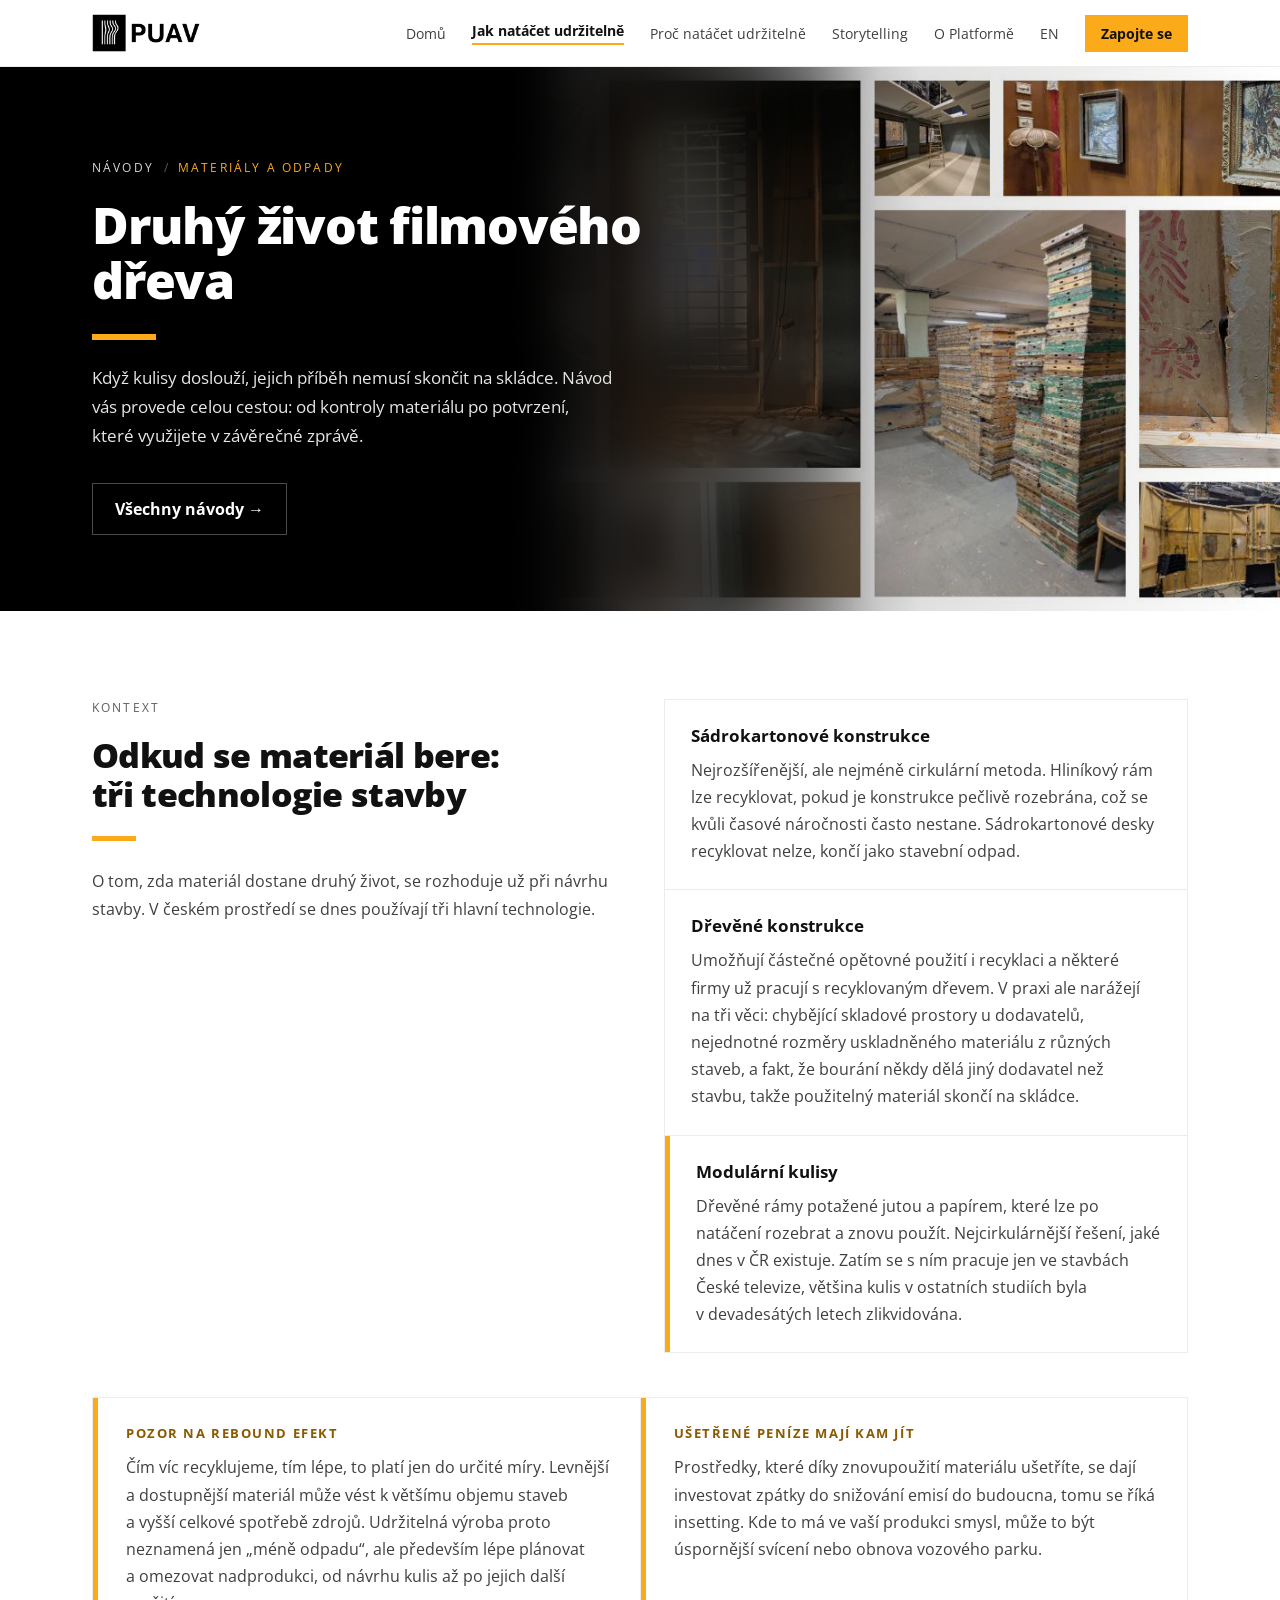
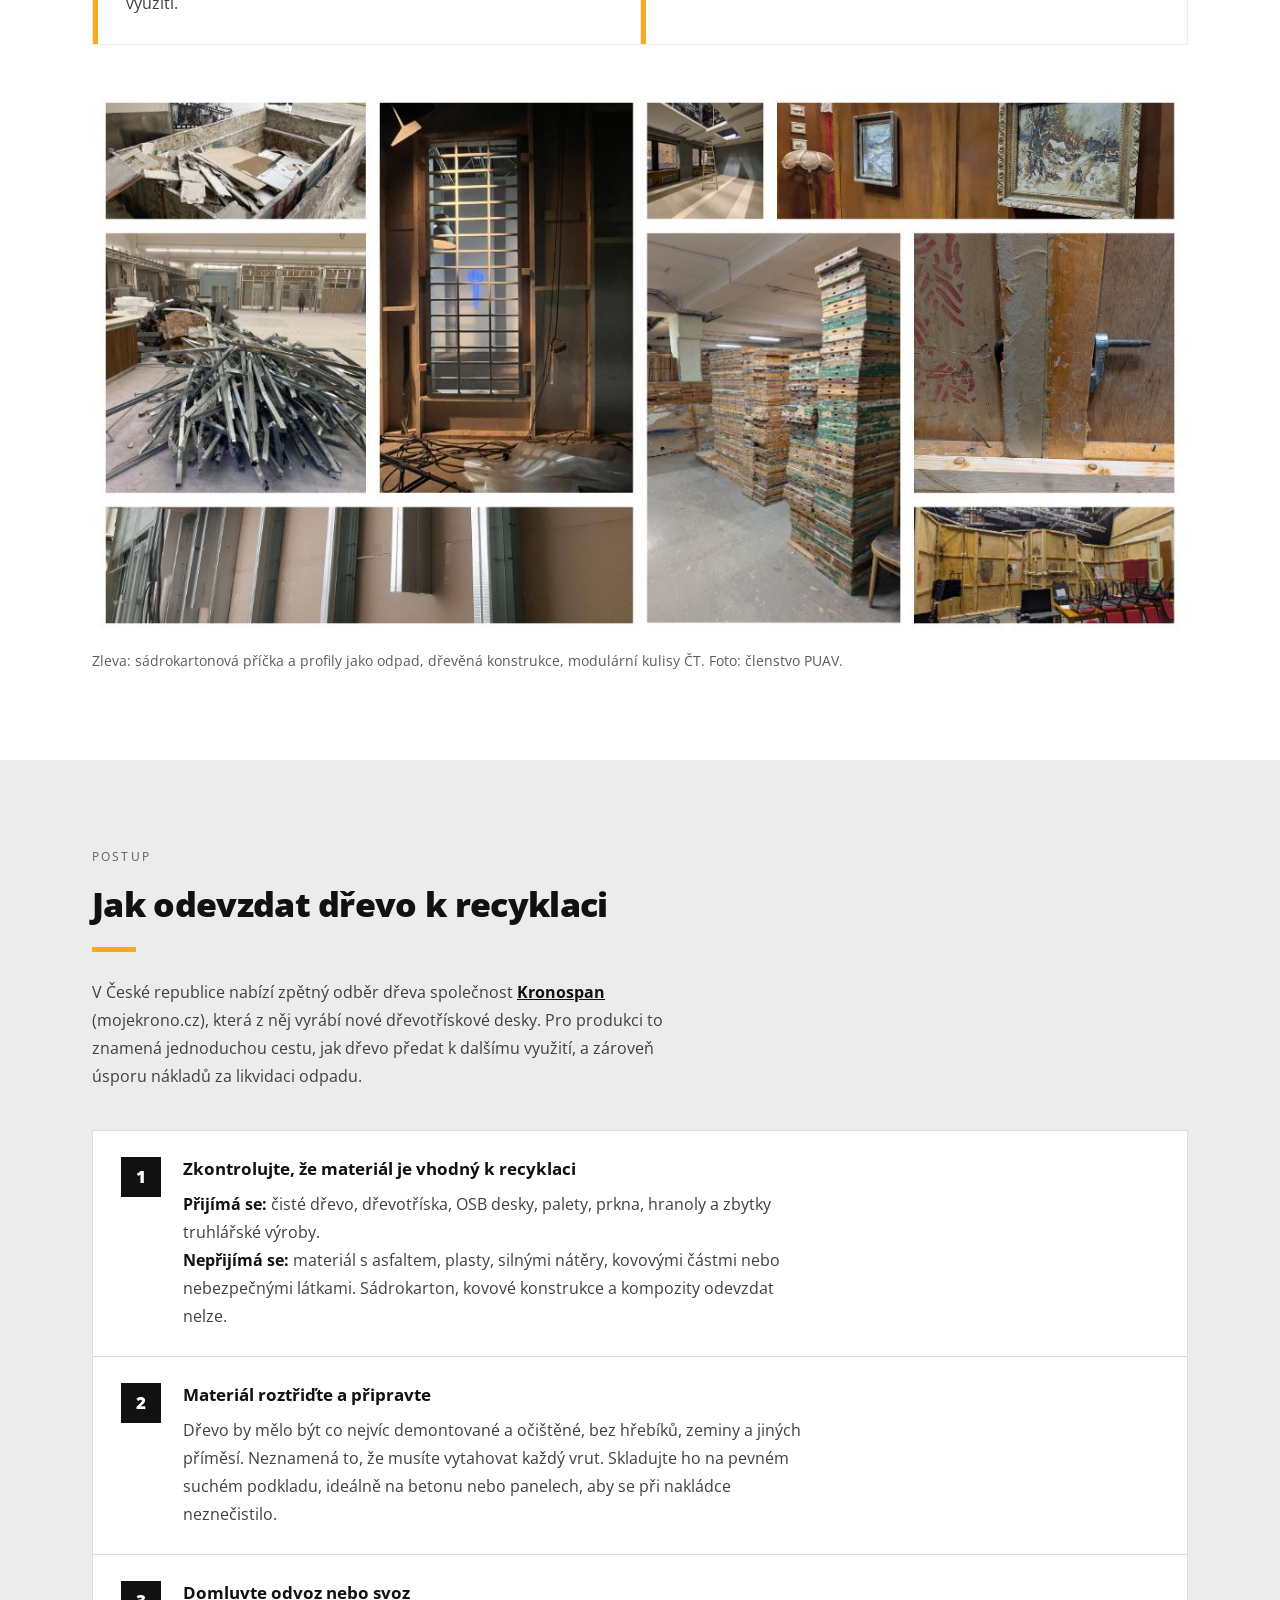
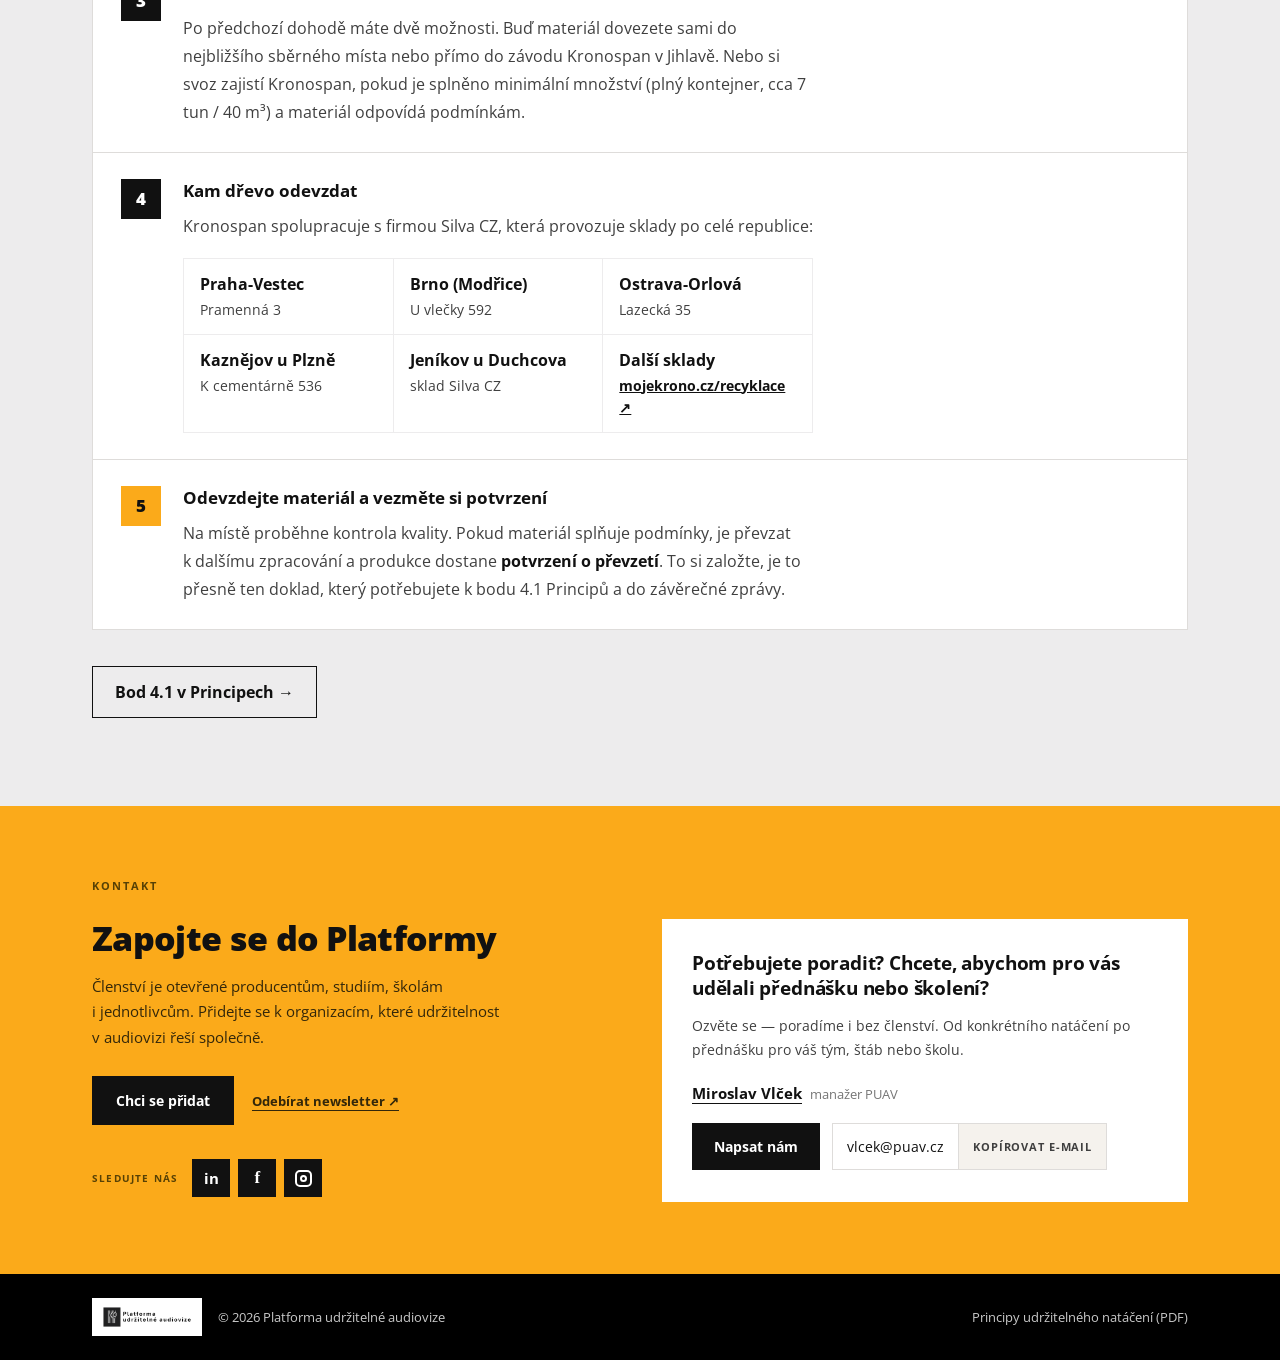
==== commit f6c51229: "Anglická verze (3 stránky), přepínač CZ/EN, proklik na všechny aktuality - docs/en/: Home, Principle" ====
--- a/docs/druhy-zivot-filmoveho-dreva/index.html
+++ b/docs/druhy-zivot-filmoveho-dreva/index.html
@@ -2,6 +2,7 @@
 <html lang="cs">
 <head>
 <meta charset="utf-8">
+<script>document.documentElement.classList.add('js')</script>
 <meta name="viewport" content="width=device-width, initial-scale=1">
 <title>Druhý život filmového dřeva - návod na recyklaci kulis | PUAV</title>
 <meta name="description" content="Když kulisy doslouží, jejich příběh nemusí skončit na skládce. Návod od kontroly materiálu po potvrzení využitelné v závěrečné zprávě.">
@@ -20,8 +21,8 @@
 <link rel="apple-touch-icon" sizes="180x180" href="../assets/img/apple-touch-icon.png">
 <link rel="preload" href="../assets/fonts/open-sans-normal-latin-ext.woff2" as="font" type="font/woff2" crossorigin>
 <link rel="preload" href="../assets/fonts/open-sans-normal-latin.woff2" as="font" type="font/woff2" crossorigin>
-<link rel="stylesheet" href="../assets/css/puav.css">
-<script src="../assets/js/puav.js" defer></script>
+<link rel="stylesheet" href="../assets/css/puav.css?v=11f84668">
+<script src="../assets/js/puav.js?v=c92ec332" defer></script>
 </head>
 <body>
 <a href="#main-content" class="skip-link">Přeskočit na hlavní obsah</a>
@@ -31,12 +32,14 @@
     <a href="../" style="display: flex; align-items: center; text-decoration: none; padding-right: 10px;">
       <img width="360" height="127" src="../assets/img/puav-logo.png" alt="PUAV: Platforma udržitelné audiovize" style="height: 38px; width: auto; display: block;">
     </a>
-    <nav aria-label="Hlavní navigace" style="display: flex; align-items: center; gap: 26px; flex-wrap: wrap;">
+    <button type="button" class="menu-toggle" aria-expanded="false" aria-controls="hlavni-navigace"><span class="menu-toggle-icon" aria-hidden="true"></span><span class="menu-toggle-label">Menu</span></button>
+    <nav id="hlavni-navigace" aria-label="Hlavní navigace" style="display: flex; align-items: center; gap: 26px; flex-wrap: wrap;">
       <a href="../" style="font-size: 14px; text-decoration: none; color: rgb(63, 63, 63);">Domů</a>
       <a href="../jak-natacet-udrzitelne/" style="font-size: 14px; font-weight: 700; text-decoration: none; color: rgb(17, 17, 17); border-bottom: 2px solid rgb(251, 170, 26); padding-bottom: 3px;">Jak natáčet udržitelně</a>
       <a href="../proc-natacet-udrzitelne/" style="font-size: 14px; text-decoration: none; color: rgb(63, 63, 63);">Proč natáčet udržitelně</a>
       <a href="../storytelling/" style="font-size: 14px; text-decoration: none; color: rgb(63, 63, 63);">Storytelling</a>
       <a href="../o-platforme/" style="font-size: 14px; text-decoration: none; color: rgb(63, 63, 63);">O&nbsp;Platformě</a>
+      <a href="../en/" lang="en" hreflang="en" aria-label="English version" style="font-size: 14px; text-decoration: none; color: rgb(63, 63, 63);">EN</a>
       <a href="#kontakt" style="font-size: 14px; font-weight: 700; text-decoration: none; color: rgb(17, 17, 17); background: rgb(251, 170, 26); padding: 9px 16px;">Zapojte se</a>
     </nav>
   </div></header>
--- a/docs/assets/css/puav.css
+++ b/docs/assets/css/puav.css
@@ -221,9 +221,30 @@
 /* ---------- Rozvržení stránky a hlavička ---------- */
 /* overflow-x: clip (na rozdíl od hidden) nebrání „přichycení“ hlavičky; starší prohlížeče použijí hidden */
 .page { max-width: 100%; overflow-x: hidden; overflow-x: clip; }
-/* Hlavička zůstává nahoře jen na širších obrazovkách, kde má jeden řádek (~67 px). Na mobilu by zabrala čtvrtinu displeje. */
-@media (max-width: 959px) { .site-header { position: static !important; } }
-@media (min-width: 960px) { [id] { scroll-margin-top: 84px; } }
+/* Hlavička zůstává nahoře (~67 px). Bez JavaScriptu se na užších obrazovkách navigace nesbalí do menu,
+   hlavička je pak vyšší, a proto se tam neposouvá s obsahem. */
+[id] { scroll-margin-top: 84px; }
+@media (max-width: 1023px) { html:not(.js) .site-header { position: static !important; } }
+
+/* ---------- Mobilní menu (pod 1024 px) ---------- */
+.menu-toggle { display: none; }
+@media (max-width: 1023px) {
+  .js .menu-toggle { display: inline-flex; align-items: center; gap: 10px; font-family: inherit; font-size: 14px; font-weight: 700; color: #111111; background: #ffffff; border: 1px solid #111111; padding: 9px 14px; cursor: pointer; }
+  .js .menu-toggle:hover { background: #fbaa1a; border-color: #fbaa1a; }
+  .menu-toggle-icon, .menu-toggle-icon::before, .menu-toggle-icon::after { display: block; width: 16px; height: 2px; background: currentColor; transition: transform 0.2s; }
+  .menu-toggle-icon { position: relative; }
+  .menu-toggle-icon::before, .menu-toggle-icon::after { content: ""; position: absolute; left: 0; }
+  .menu-toggle-icon::before { top: -5px; }
+  .menu-toggle-icon::after { top: 5px; }
+  .menu-open .menu-toggle-icon { background: transparent; }
+  .menu-open .menu-toggle-icon::before { transform: translateY(5px) rotate(45deg); }
+  .menu-open .menu-toggle-icon::after { transform: translateY(-5px) rotate(-45deg); }
+  .js .site-header nav { display: none !important; }
+  .js .site-header.menu-open nav { display: flex !important; flex-direction: column; align-items: stretch !important; gap: 0 !important; width: 100%; padding-bottom: 6px; }
+  .js .site-header.menu-open nav a { font-size: 16px !important; padding: 13px 0 !important; border-bottom: 1px solid #edeced !important; }
+  .js .site-header.menu-open nav a[aria-current="page"] { box-shadow: inset 4px 0 0 #fbaa1a; padding-left: 14px !important; }
+  .js .site-header.menu-open nav a:last-child { margin-top: 14px; padding: 13px 16px !important; border-bottom: none !important; text-align: center; }
+}
 
 /* ---------- Odkaz „Přeskočit na hlavní obsah“ ---------- */
 .skip-link { position: absolute; left: -9999px; top: 0; background: #fbaa1a; color: #111111; padding: 10px 16px; font-weight: 700; z-index: 9999; }
@@ -239,6 +260,16 @@
 .fx-field:focus { outline: none !important; border-color: rgb(17, 17, 17) !important; }
 .hv-invert:hover { background: rgb(17, 17, 17) !important; color: rgb(255, 255, 255) !important; }
 .hv-bg-yellow:hover { background: rgb(251, 170, 26) !important; }
+
+/* ---------- Aktuality (generuje nastroje/aktuality.py) ---------- */
+/* Náhled 3 : 2 vedle textu; v archivu širší; na mobilu fotka přes celou šířku nad textem (16 : 9). */
+.news-item { background: #ffffff; display: grid; grid-template-columns: 180px 1fr; align-items: start; }
+.news-item--archiv { grid-template-columns: 260px 1fr; }
+.news-thumb { aspect-ratio: 3 / 2; margin: 18px 0 18px 18px; }
+@media (max-width: 640px) {
+  .news-item, .news-item--archiv { grid-template-columns: 1fr; }
+  .news-thumb { aspect-ratio: 16 / 9; margin: 0; }
+}
 
 /* ---------- Kontaktní formulář (dialog) ---------- */
 .contact-dialog { border: none; padding: 34px 32px; width: calc(100% - 40px); max-width: 540px; max-height: 90vh; overflow-y: auto; background: #ffffff; color: #111111; margin: auto; }
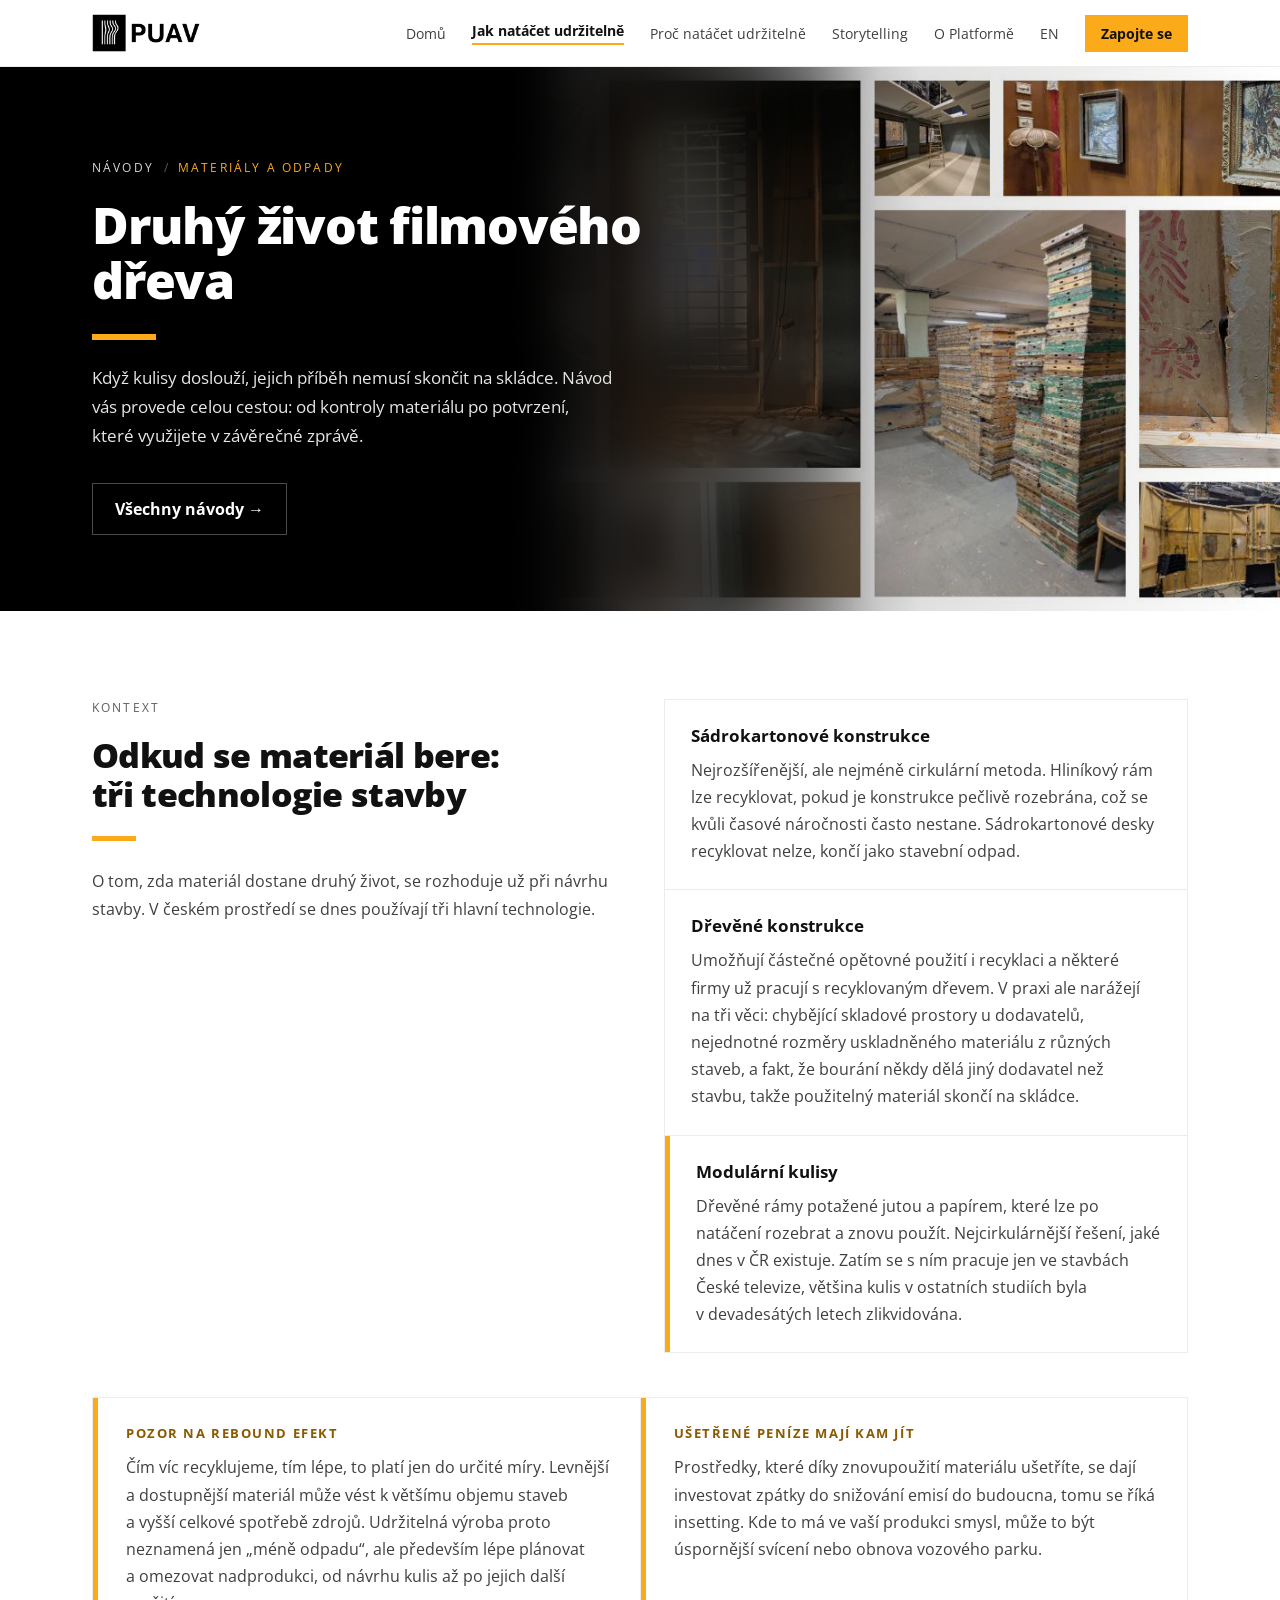
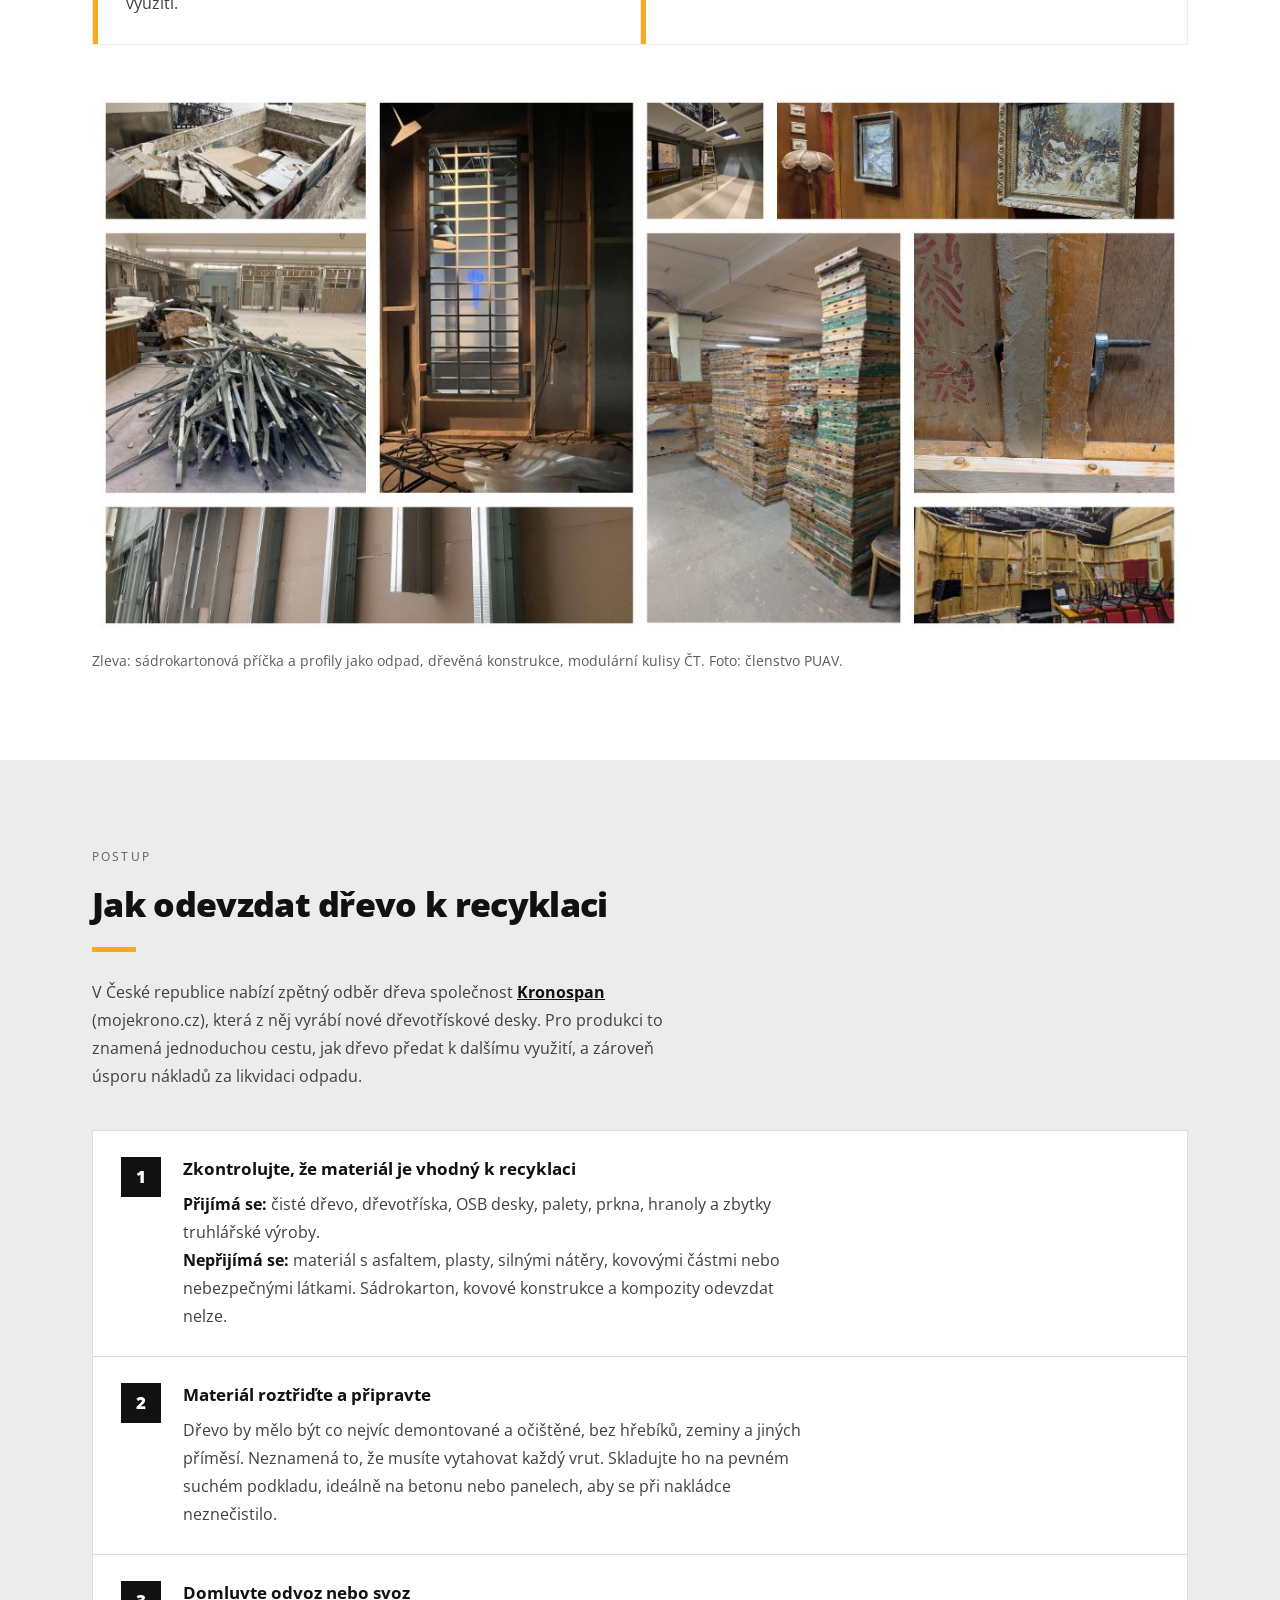
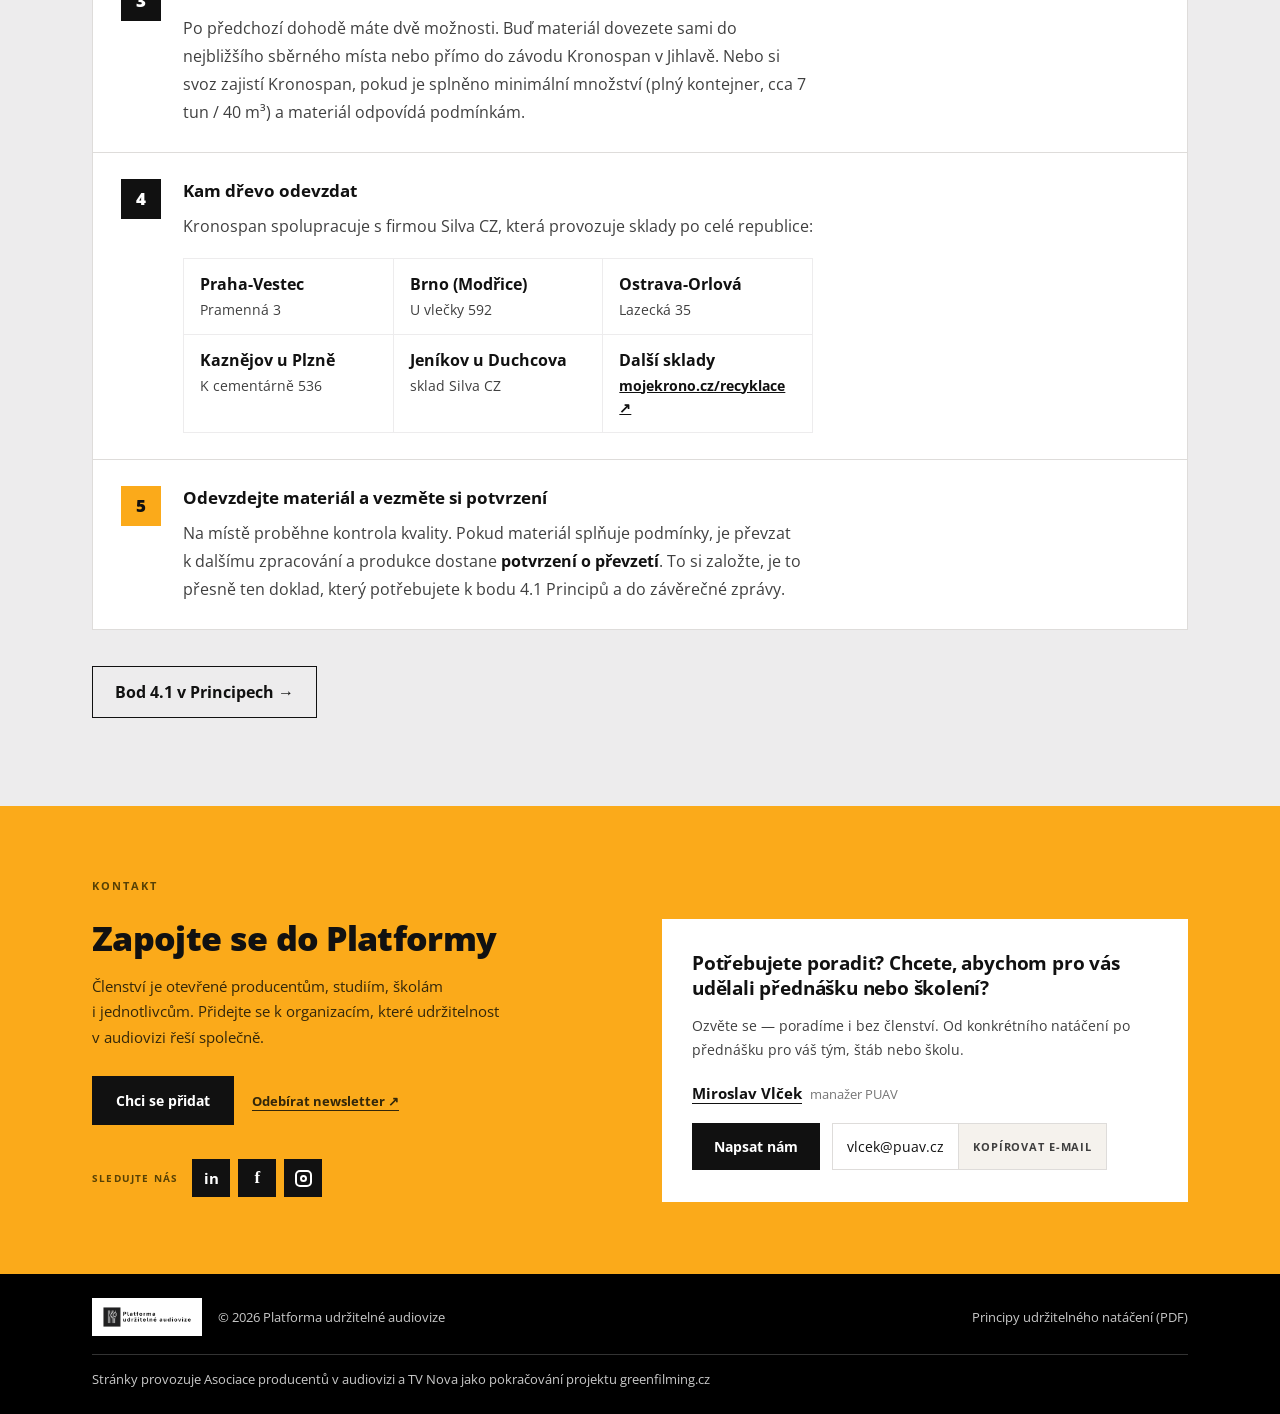
==== commit 1cec6ee3: "Patička: věta o provozovateli webu (APA a TV Nova, pokračování greenfilming.cz), CZ i EN Co-Authored" ====
--- a/docs/druhy-zivot-filmoveho-dreva/index.html
+++ b/docs/druhy-zivot-filmoveho-dreva/index.html
@@ -6,14 +6,14 @@
 <meta name="viewport" content="width=device-width, initial-scale=1">
 <title>Druhý život filmového dřeva - návod na recyklaci kulis | PUAV</title>
 <meta name="description" content="Když kulisy doslouží, jejich příběh nemusí skončit na skládce. Návod od kontroly materiálu po potvrzení využitelné v závěrečné zprávě.">
-<link rel="canonical" href="https://puav.cz/druhy-zivot-filmoveho-dreva/">
+<link rel="canonical" href="https://www.puav.cz/druhy-zivot-filmoveho-dreva/">
 <meta property="og:type" content="website">
 <meta property="og:site_name" content="PUAV – Platforma udržitelné audiovize">
 <meta property="og:locale" content="cs_CZ">
 <meta property="og:title" content="Druhý život filmového dřeva - návod na recyklaci kulis | PUAV">
 <meta property="og:description" content="Když kulisy doslouží, jejich příběh nemusí skončit na skládce. Návod od kontroly materiálu po potvrzení využitelné v závěrečné zprávě.">
-<meta property="og:url" content="https://puav.cz/druhy-zivot-filmoveho-dreva/">
-<meta property="og:image" content="https://puav.cz/assets/img/og-image.jpg">
+<meta property="og:url" content="https://www.puav.cz/druhy-zivot-filmoveho-dreva/">
+<meta property="og:image" content="https://www.puav.cz/assets/img/og-image.jpg">
 <meta property="og:image:width" content="1200">
 <meta property="og:image:height" content="630">
 <meta name="twitter:card" content="summary_large_image">
@@ -209,6 +209,8 @@
       <span style="font-size: 13px; color: rgb(201, 201, 201);">© 2026 Platforma udržitelné audiovize</span>
     </div>
     <a href="../ke-stazeni/principy-udrzitelneho-nataceni-cz.pdf" download="Principy udrzitelneho nataceni CZ.pdf" style="font-size: 13px; color: rgb(201, 201, 201); text-decoration: none;">Principy udržitelného natáčení (PDF)</a>
+  
+    <p style="flex-basis: 100%; font-size: 13px; line-height: 1.6; color: rgb(201, 201, 201); border-top: 1px solid rgb(51, 51, 51); padding-top: 14px;">Stránky provozuje Asociace producentů v&nbsp;audiovizi a&nbsp;TV Nova jako pokračování projektu greenfilming.cz</p>
   </div></footer>
 </div>
 <dialog id="kontakt-dialog" class="contact-dialog" aria-labelledby="kontakt-dialog-title">
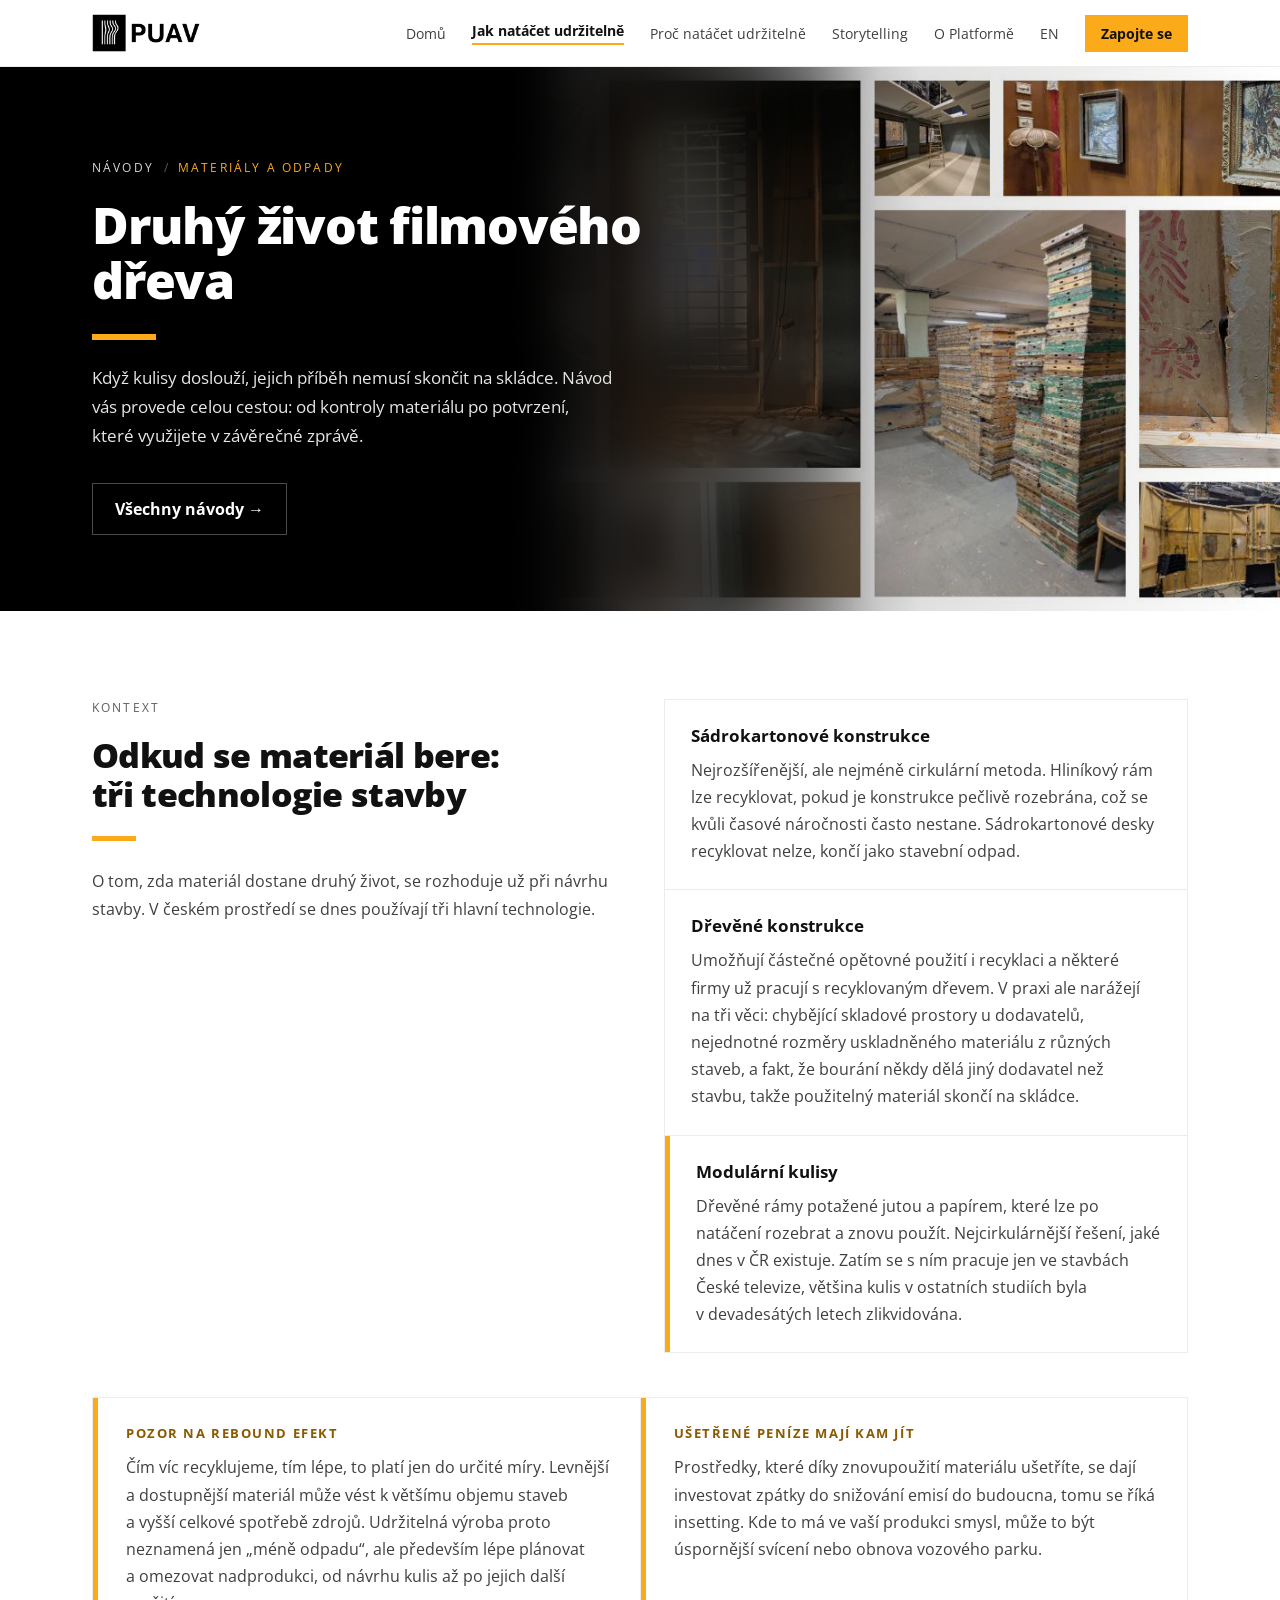
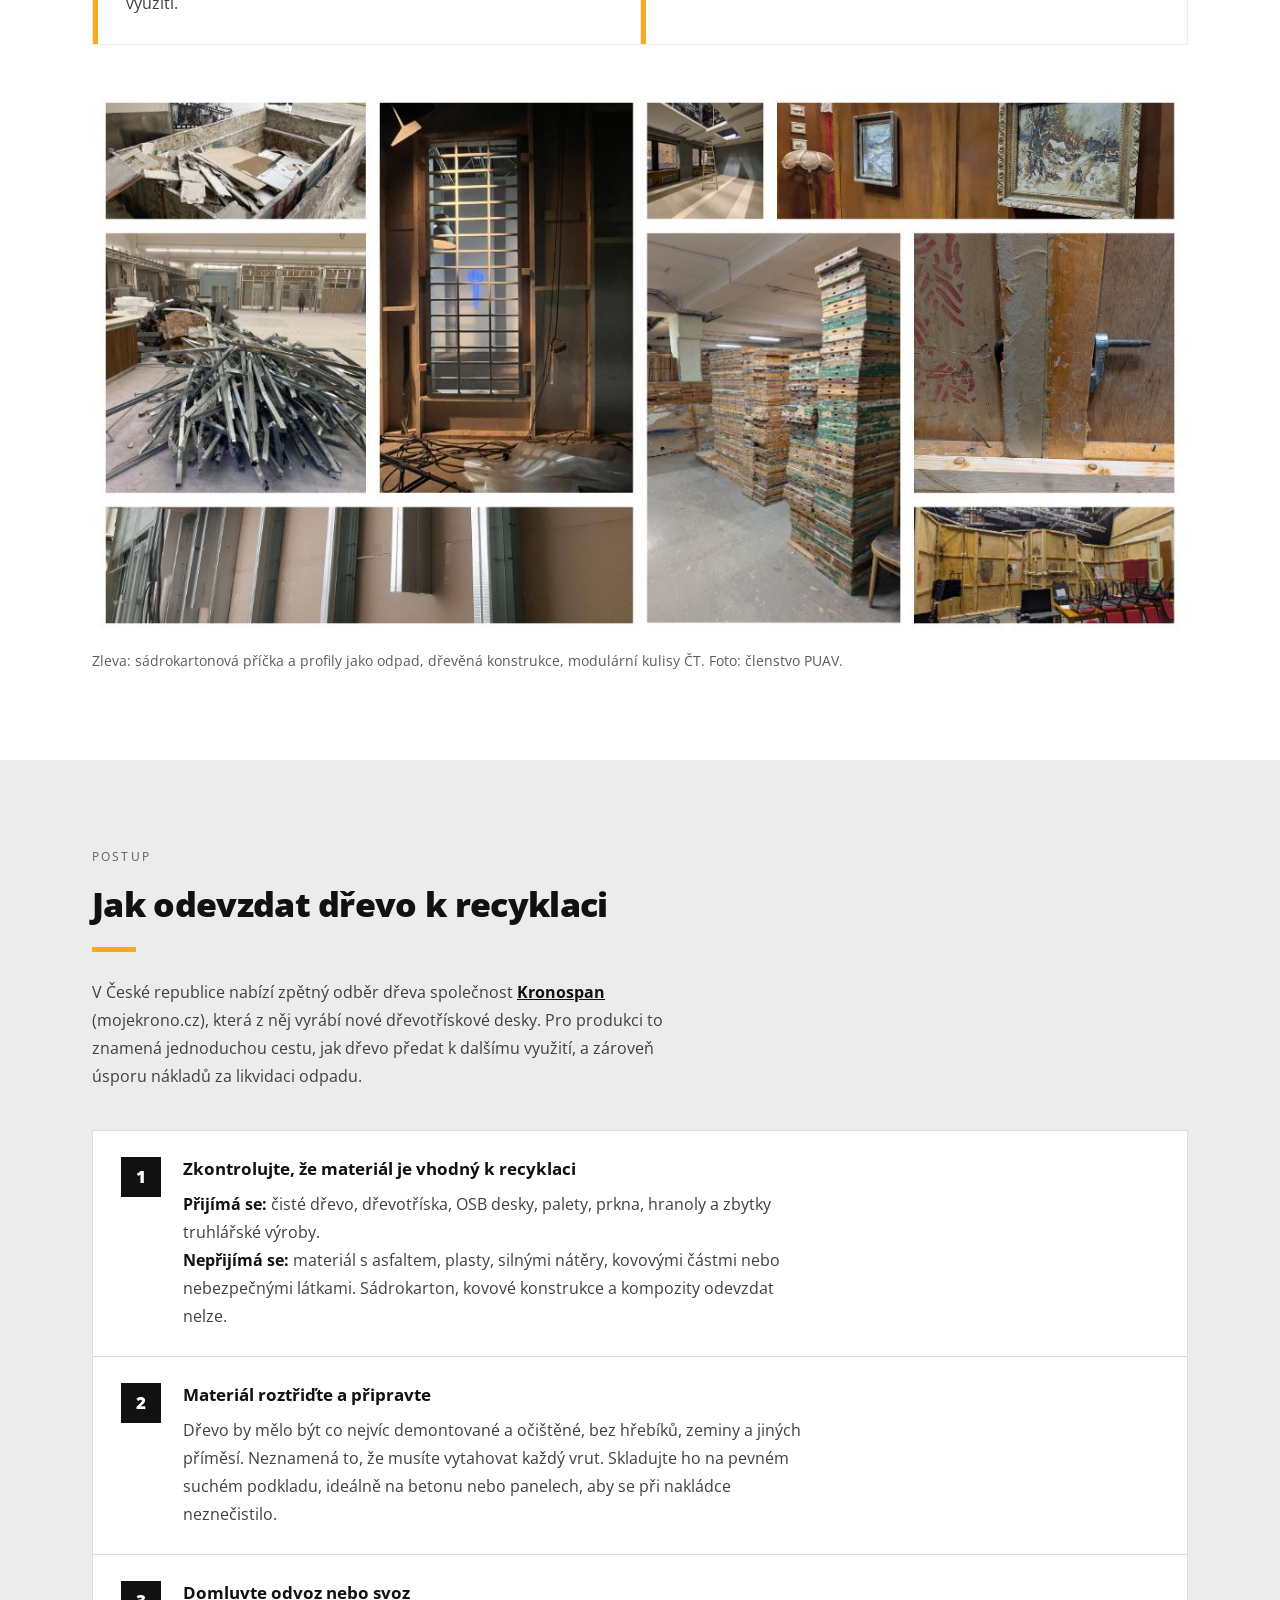
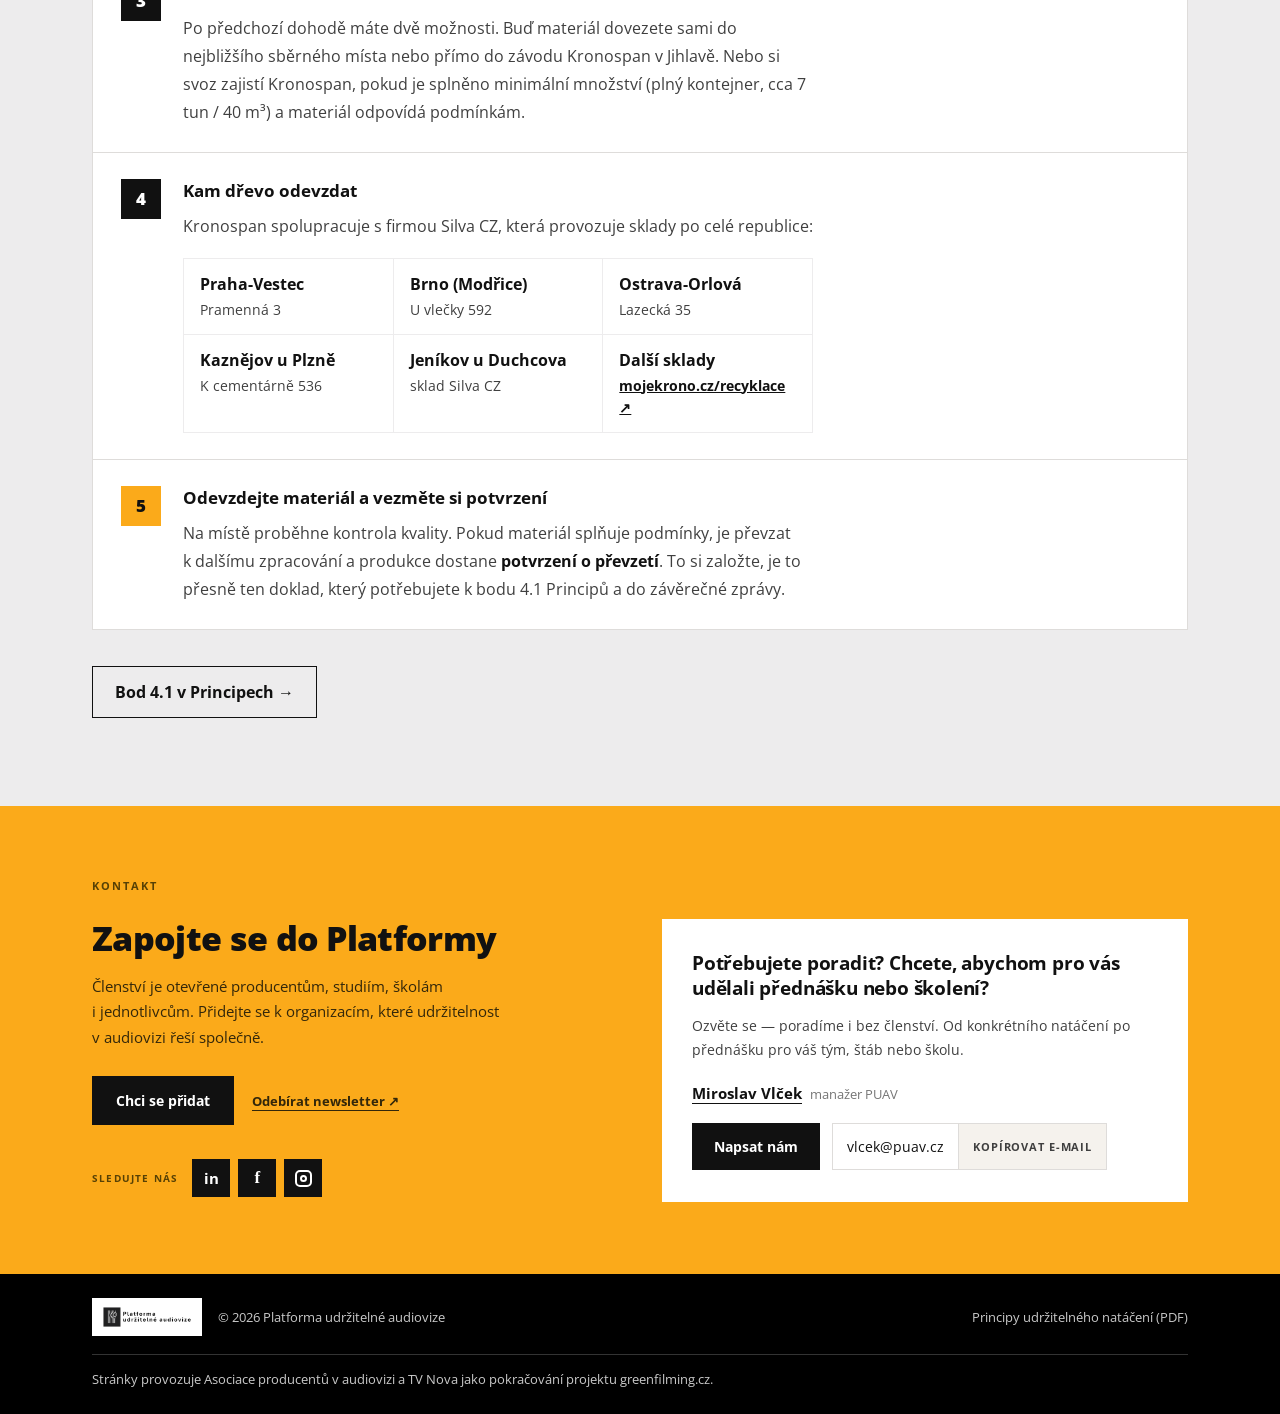
==== commit 166fa2c2: "Patička: tečka na konci věty o provozovateli Co-Authored-By: Claude Opus 5.5 <noreply@anthropic.com>" ====
--- a/docs/druhy-zivot-filmoveho-dreva/index.html
+++ b/docs/druhy-zivot-filmoveho-dreva/index.html
@@ -210,7 +210,7 @@
     </div>
     <a href="../ke-stazeni/principy-udrzitelneho-nataceni-cz.pdf" download="Principy udrzitelneho nataceni CZ.pdf" style="font-size: 13px; color: rgb(201, 201, 201); text-decoration: none;">Principy udržitelného natáčení (PDF)</a>
   
-    <p style="flex-basis: 100%; font-size: 13px; line-height: 1.6; color: rgb(201, 201, 201); border-top: 1px solid rgb(51, 51, 51); padding-top: 14px;">Stránky provozuje Asociace producentů v&nbsp;audiovizi a&nbsp;TV Nova jako pokračování projektu greenfilming.cz</p>
+    <p style="flex-basis: 100%; font-size: 13px; line-height: 1.6; color: rgb(201, 201, 201); border-top: 1px solid rgb(51, 51, 51); padding-top: 14px;">Stránky provozuje Asociace producentů v&nbsp;audiovizi a&nbsp;TV Nova jako pokračování projektu greenfilming.cz.</p>
   </div></footer>
 </div>
 <dialog id="kontakt-dialog" class="contact-dialog" aria-labelledby="kontakt-dialog-title">
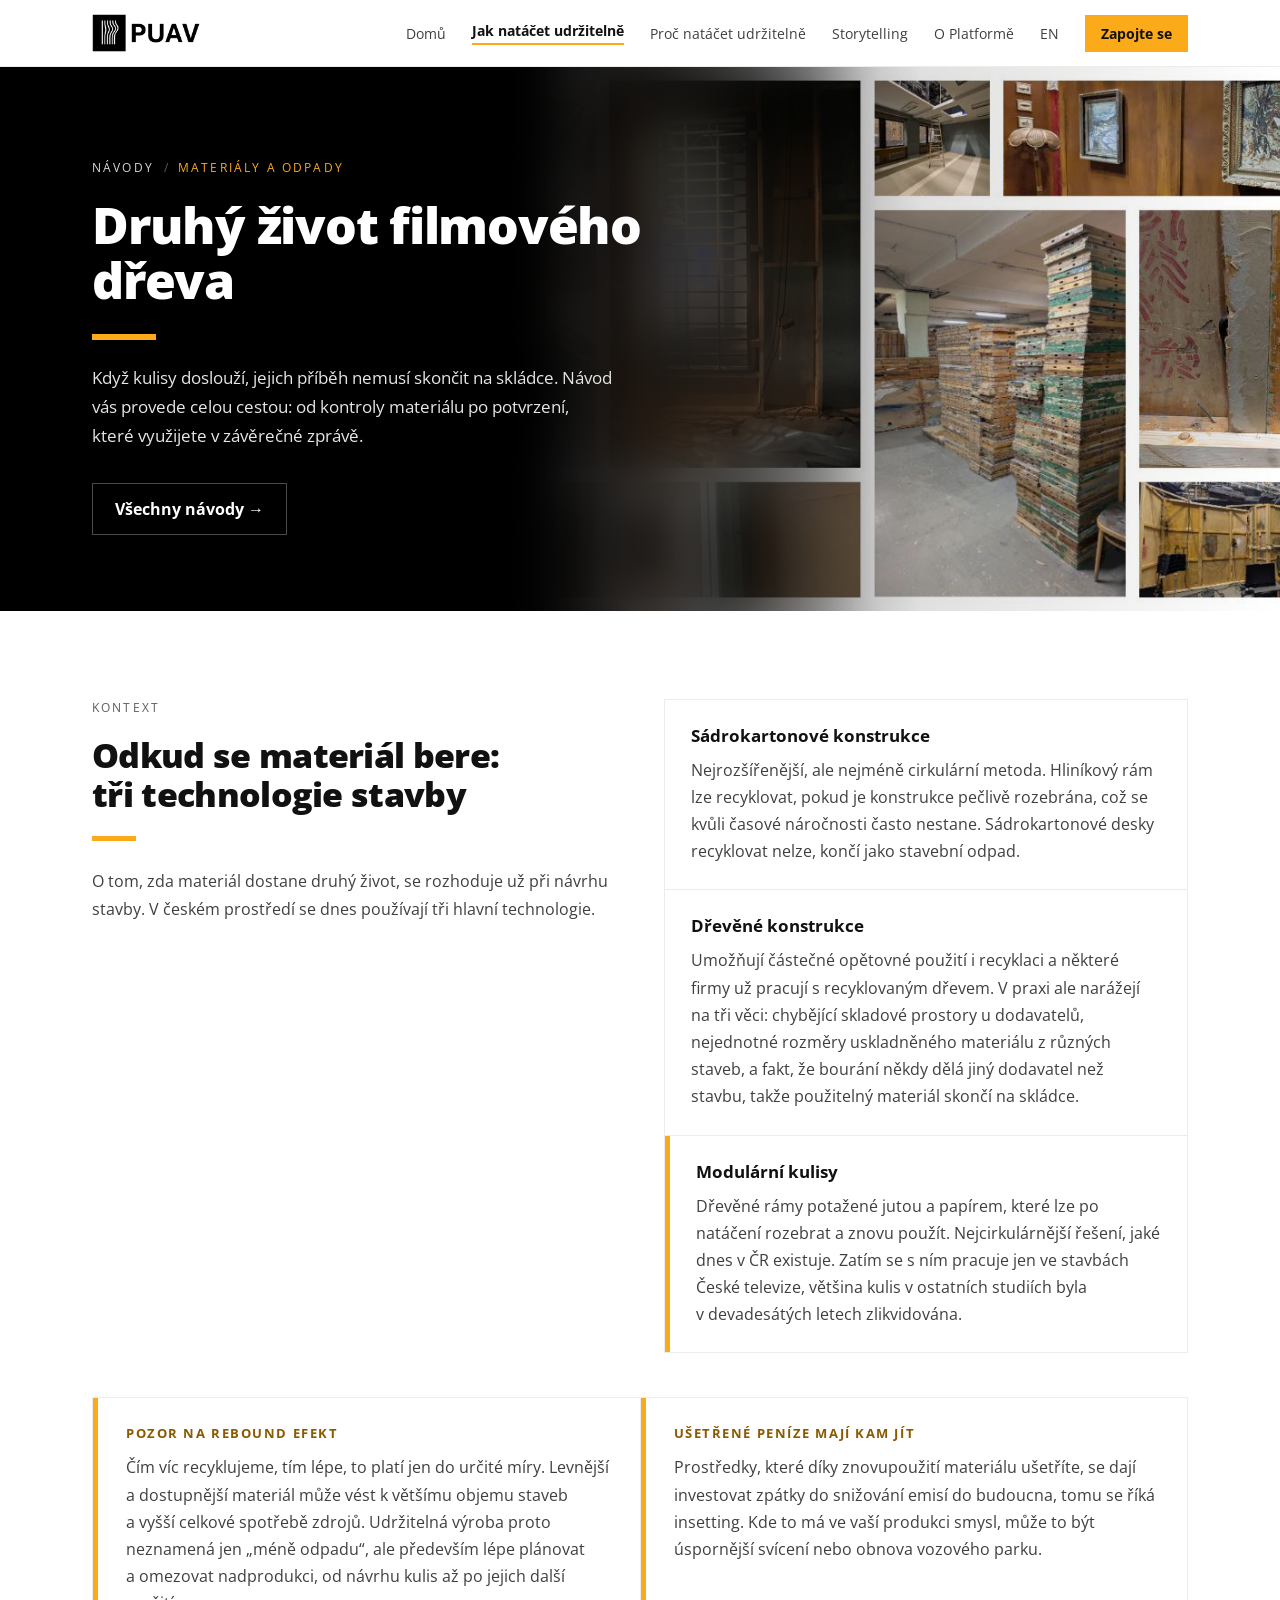
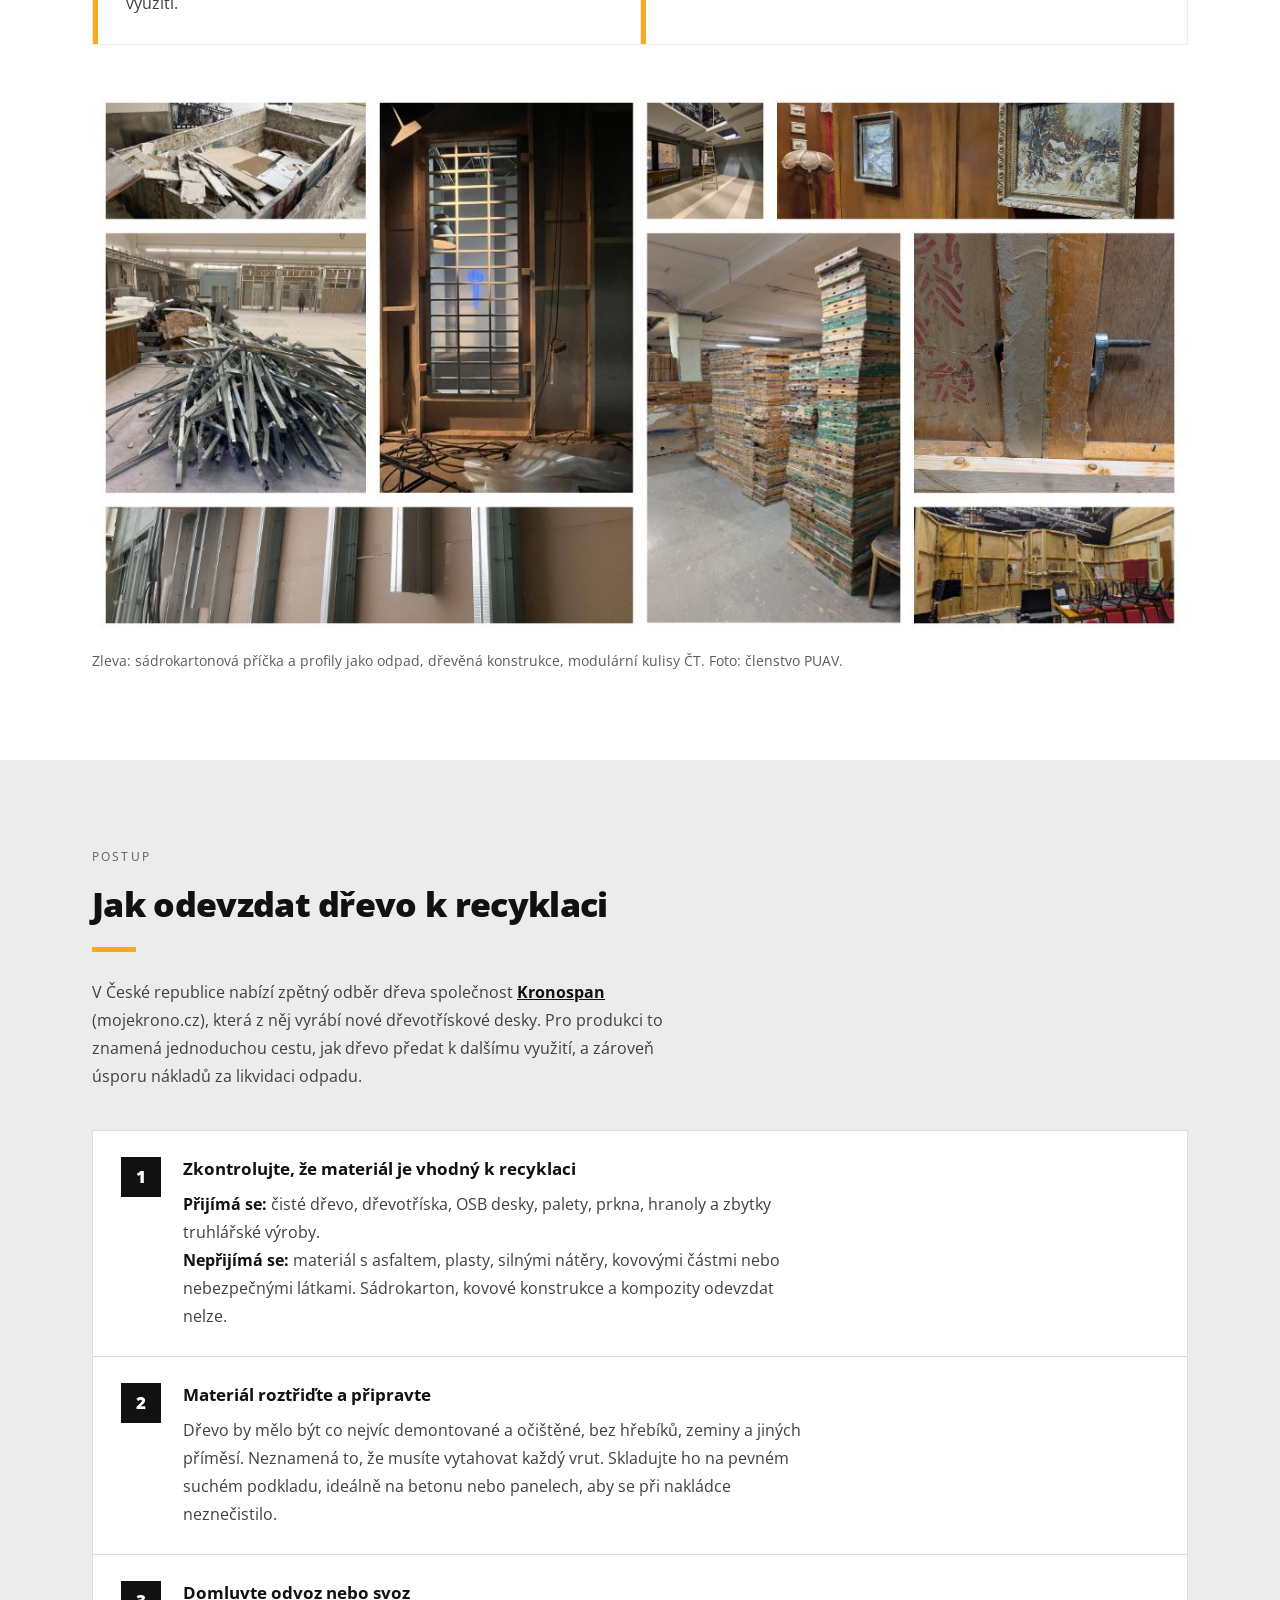
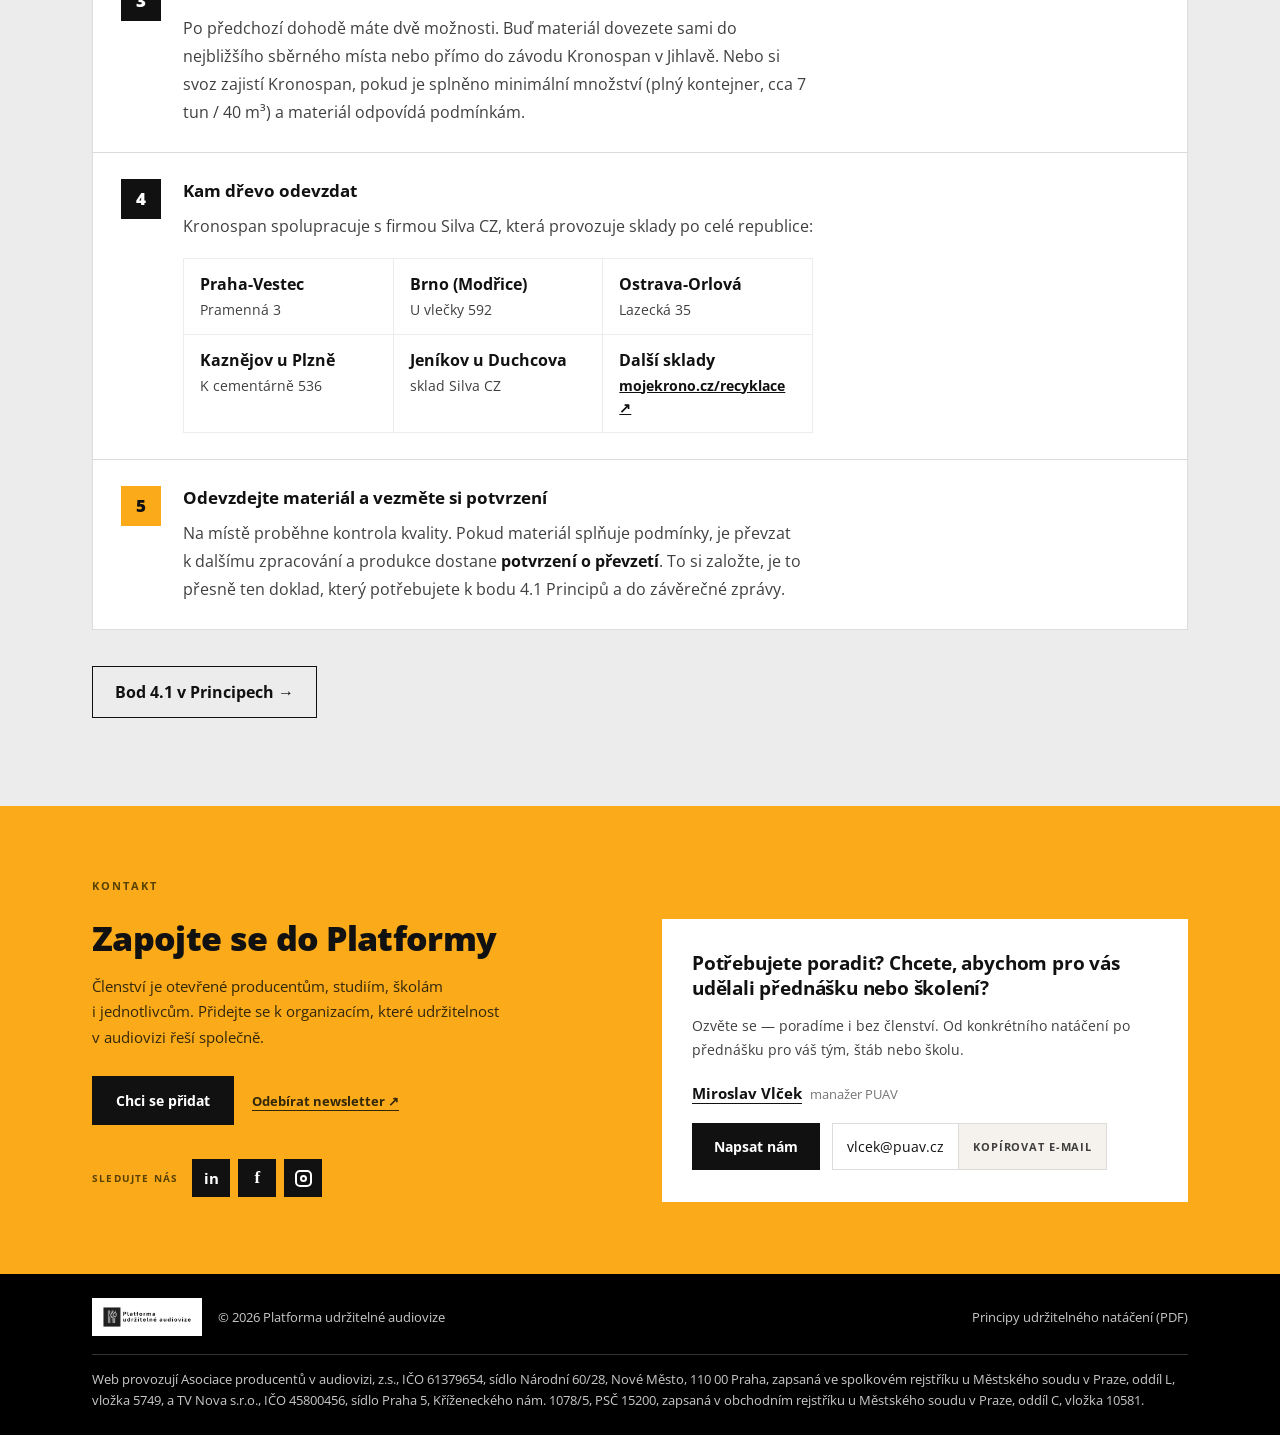
==== commit 151ab474: "Patička: údaje o provozovatelích podle rejstříku (CZ), kratší věta v EN - CZ: APA a TV Nova s IČO, s" ====
--- a/docs/druhy-zivot-filmoveho-dreva/index.html
+++ b/docs/druhy-zivot-filmoveho-dreva/index.html
@@ -210,7 +210,7 @@
     </div>
     <a href="../ke-stazeni/principy-udrzitelneho-nataceni-cz.pdf" download="Principy udrzitelneho nataceni CZ.pdf" style="font-size: 13px; color: rgb(201, 201, 201); text-decoration: none;">Principy udržitelného natáčení (PDF)</a>
   
-    <p style="flex-basis: 100%; font-size: 13px; line-height: 1.6; color: rgb(201, 201, 201); border-top: 1px solid rgb(51, 51, 51); padding-top: 14px;">Stránky provozuje Asociace producentů v&nbsp;audiovizi a&nbsp;TV Nova jako pokračování projektu greenfilming.cz.</p>
+    <p style="flex-basis: 100%; font-size: 13px; line-height: 1.6; color: rgb(201, 201, 201); border-top: 1px solid rgb(51, 51, 51); padding-top: 14px;">Web provozují Asociace producentů v&nbsp;audiovizi, z.s., IČO&nbsp;61379654, sídlo Národní 60/28, Nové Město, 110&nbsp;00 Praha, zapsaná ve spolkovém rejstříku u&nbsp;Městského soudu v&nbsp;Praze, oddíl&nbsp;L, vložka&nbsp;5749, a&nbsp;TV Nova s.r.o., IČO&nbsp;45800456, sídlo Praha&nbsp;5, Kříženeckého nám. 1078/5, PSČ&nbsp;15200, zapsaná v&nbsp;obchodním rejstříku u&nbsp;Městského soudu v&nbsp;Praze, oddíl&nbsp;C, vložka&nbsp;10581.</p>
   </div></footer>
 </div>
 <dialog id="kontakt-dialog" class="contact-dialog" aria-labelledby="kontakt-dialog-title">
